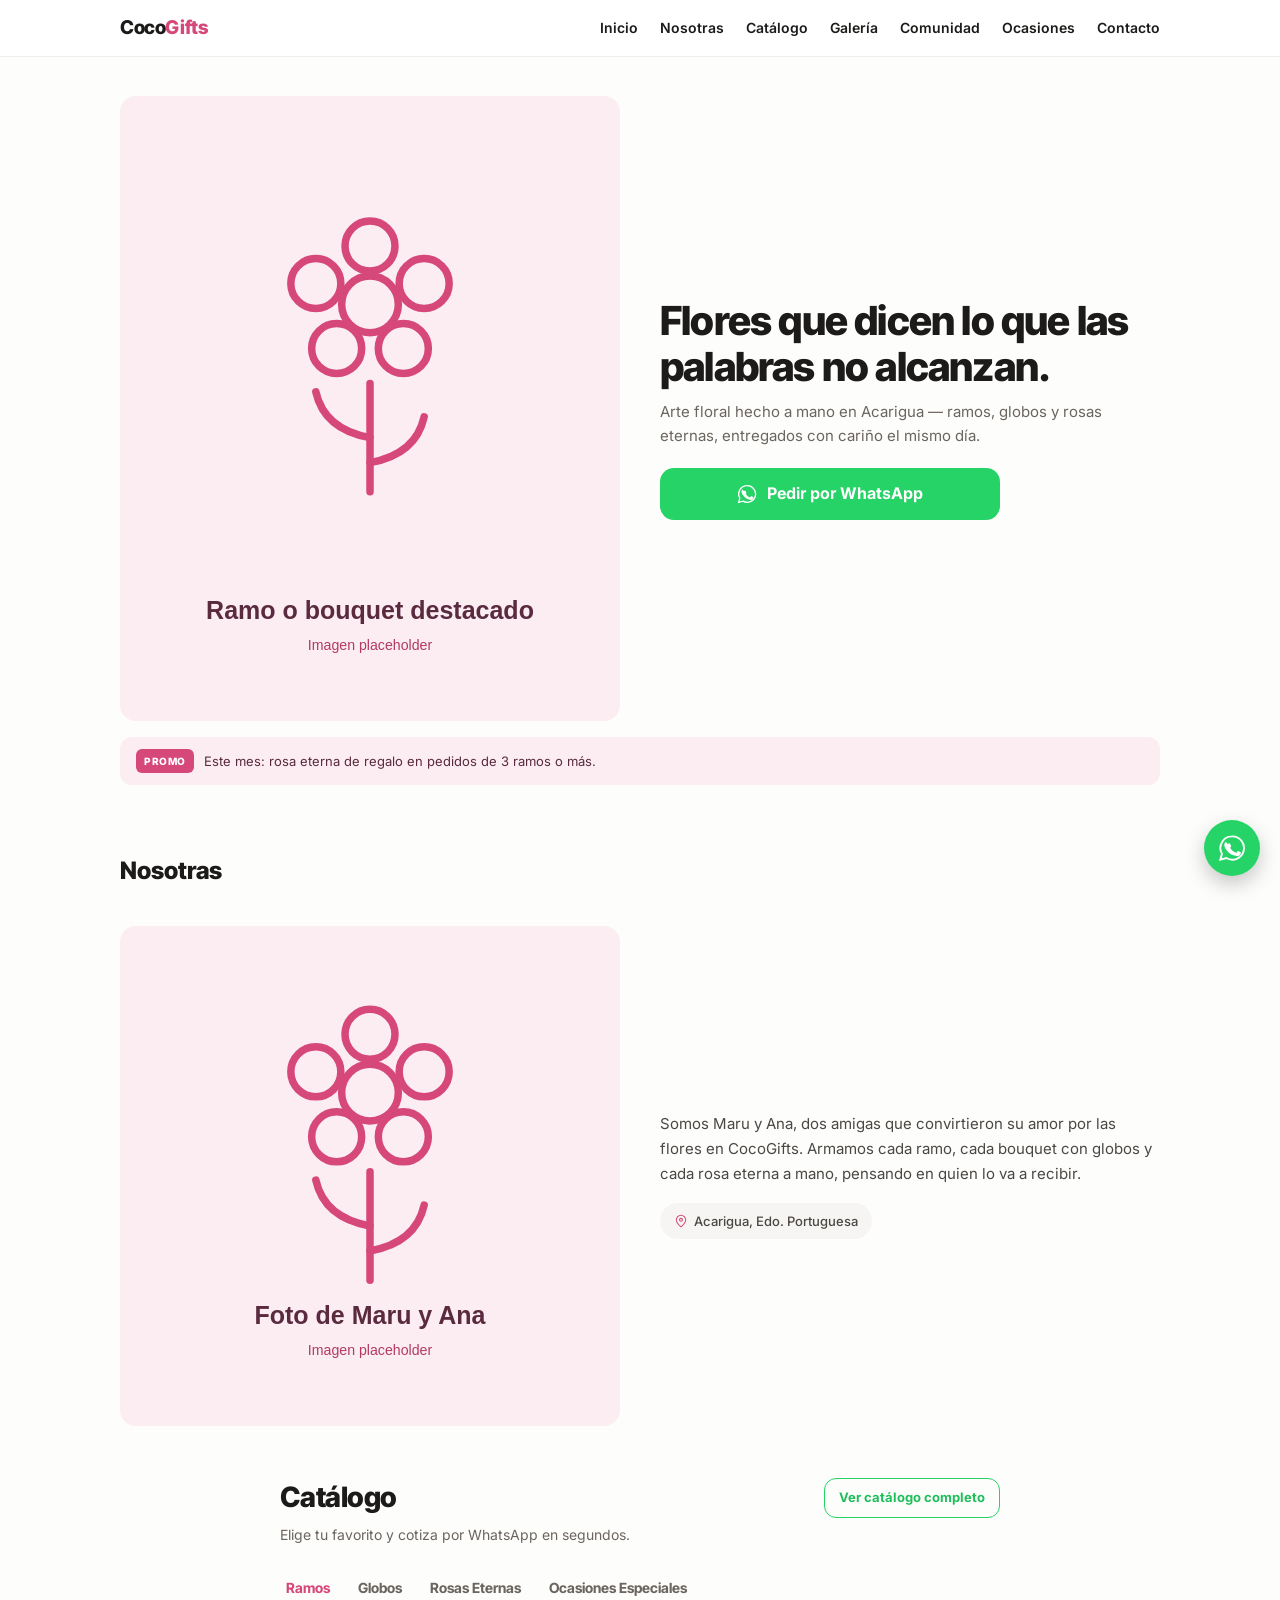
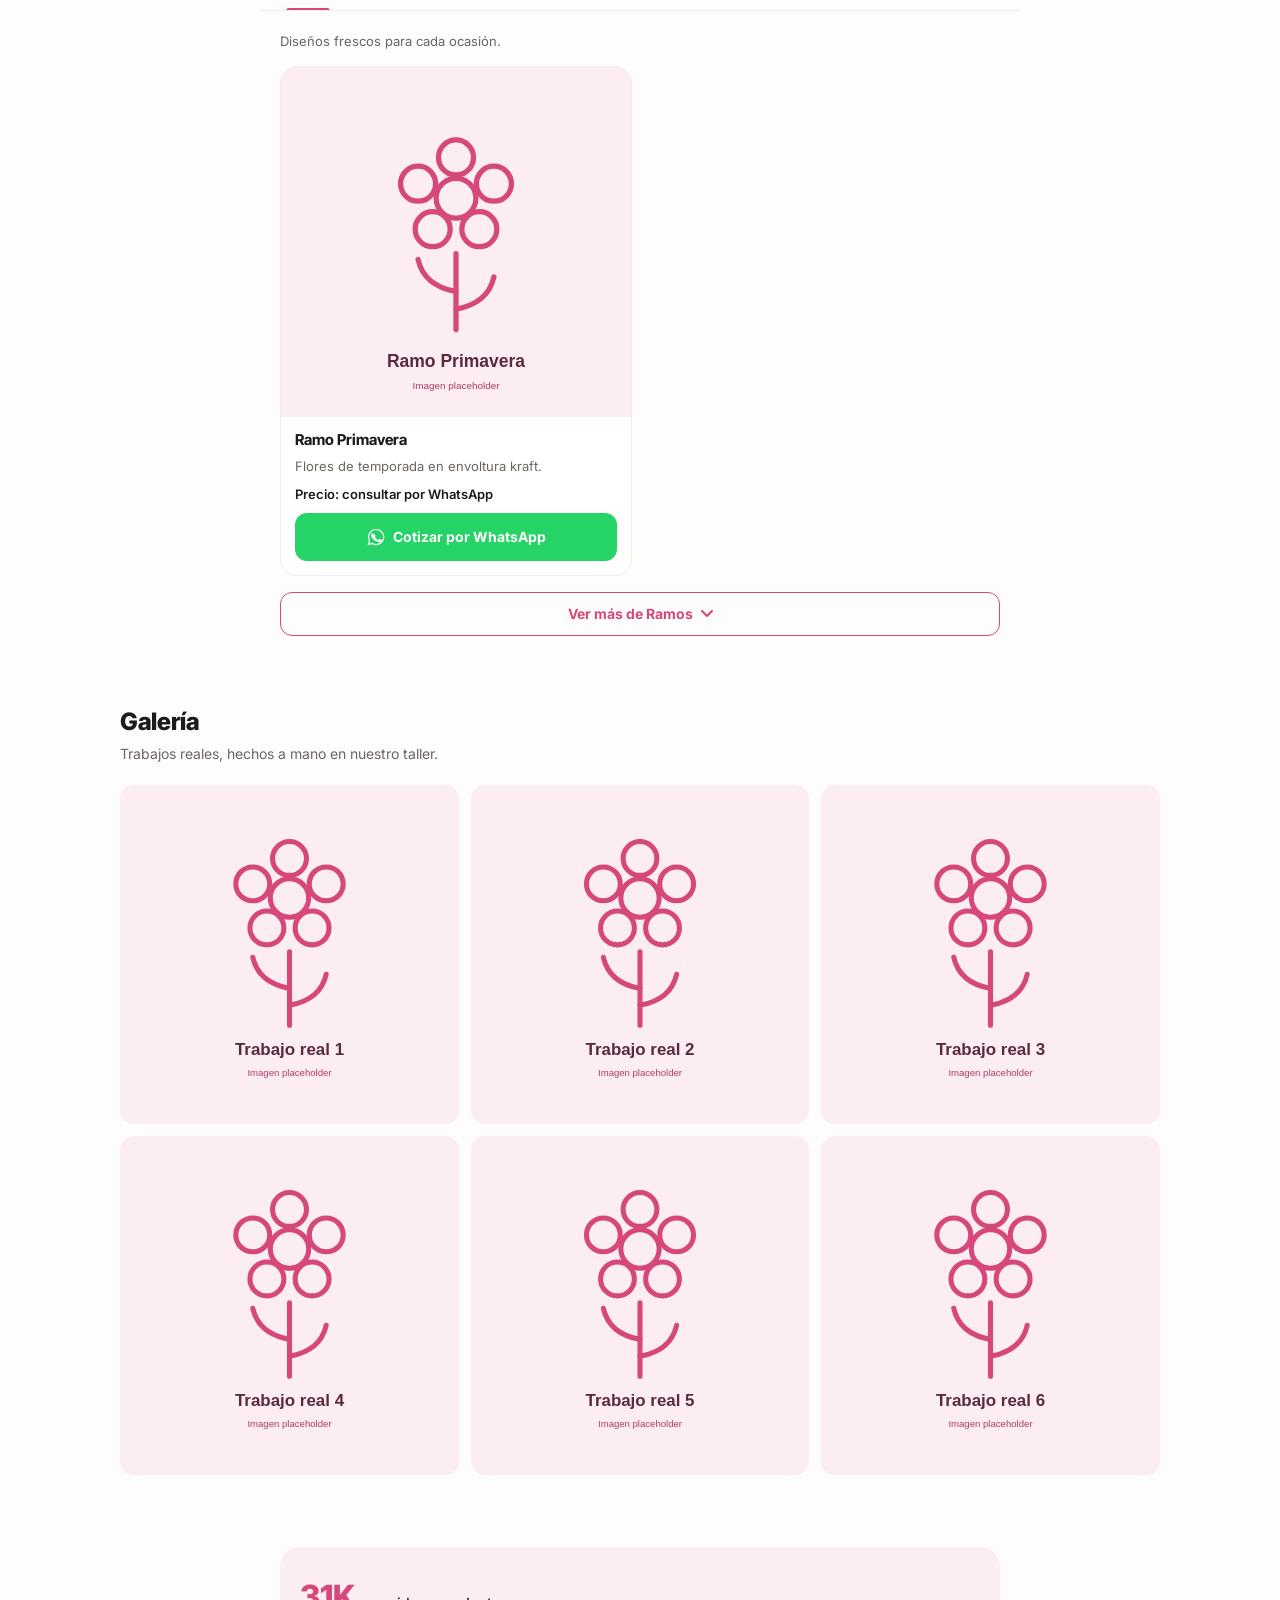
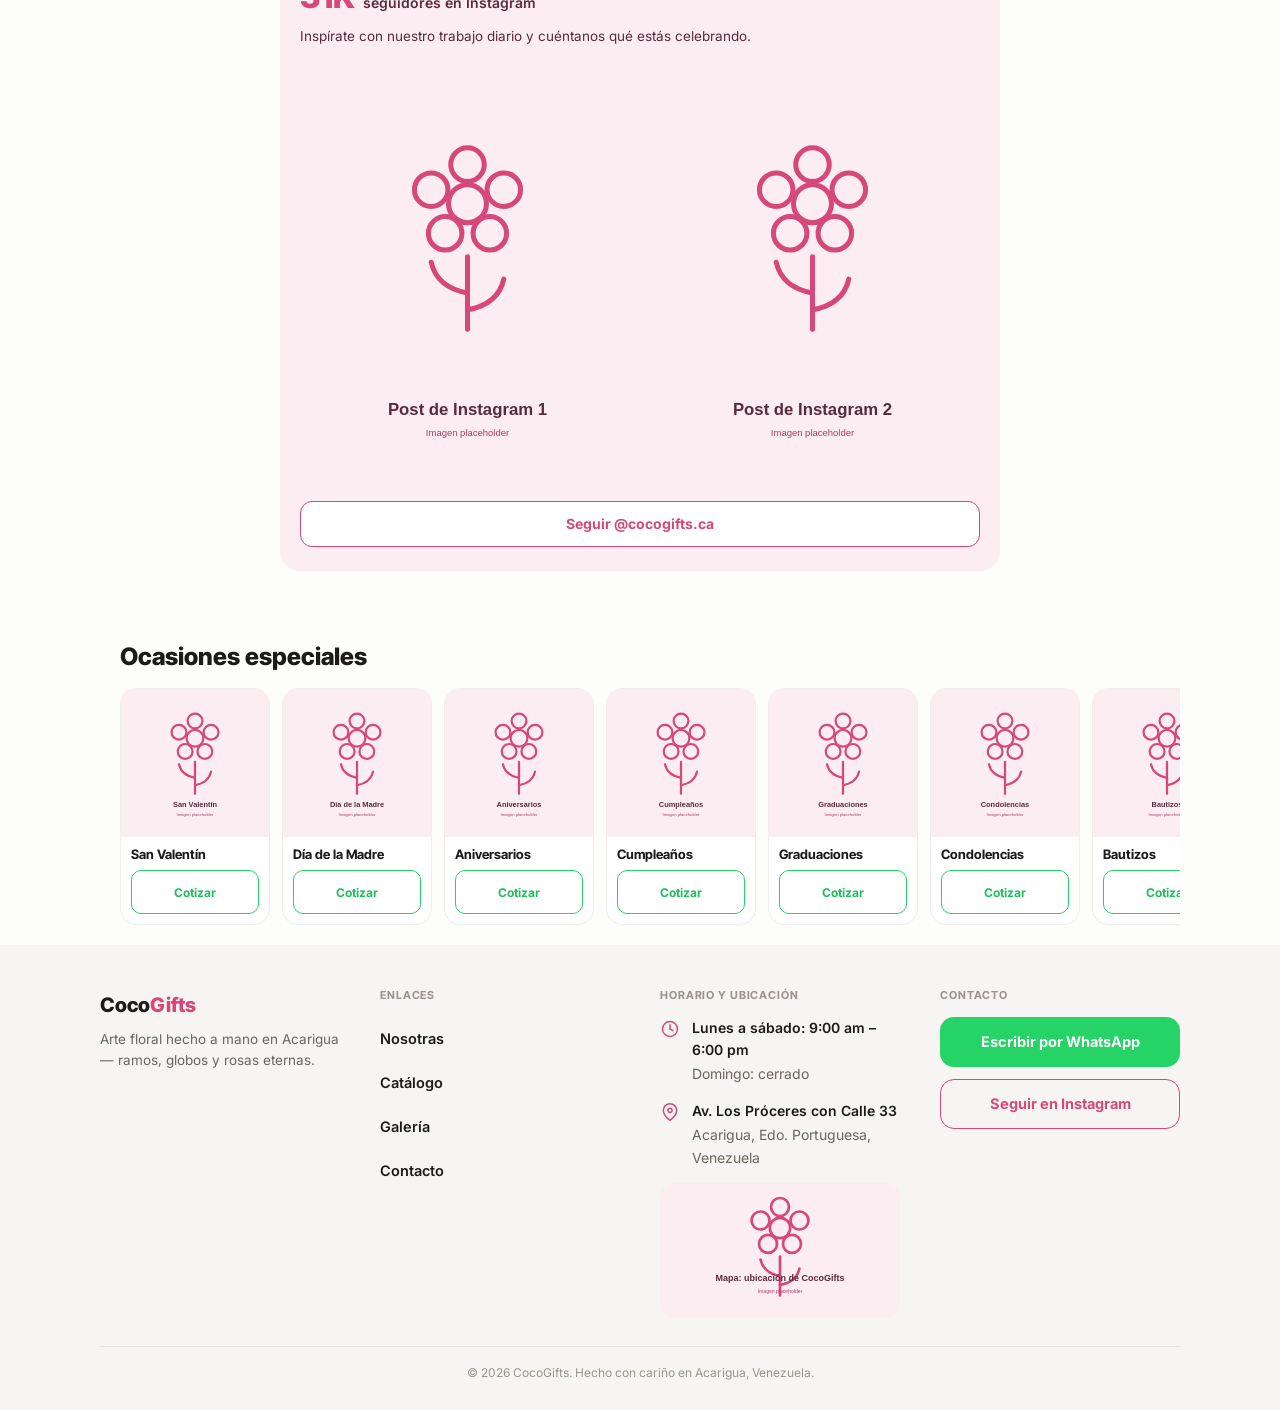
==== cocogifts-web/index.html @ 66464afc "feat: add progressive enhancement for catalog tabs with ARIA roles and hash support - Implemented a " ====
<!DOCTYPE html>
<html lang="es">
<head>
<meta charset="utf-8">
<meta name="viewport" content="width=device-width, initial-scale=1">
<title>CocoGifts — Arte floral en Acarigua</title>
<meta name="description" content="Arte floral hecho a mano en Acarigua — ramos, bouquets con globos y rosas eternas. Cotiza por WhatsApp.">
<!-- Preconnect a Google Fonts: el @import de las fuentes vive en css/base/_fonts.css. -->
<link rel="preconnect" href="https://fonts.googleapis.com">
<link rel="preconnect" href="https://fonts.gstatic.com" crossorigin>
<link rel="stylesheet" href="css/main.css?v=2">
<script src="js/catalogo-tabs.js?v=2" defer></script>
</head>
<body>

<!-- Nav compartida con catalogo.html: si se edita aquí, replicar allí (no hay includes en HTML estático). -->
<header class="nav">
  <div class="nav__barra">
    <a class="nav__logo" href="#hero">Coco<span class="nav__logo-acento">Gifts</span></a>
    <nav class="nav__enlaces" aria-label="Secciones del sitio">
      <a class="nav__enlace" href="#hero">Inicio</a>
      <a class="nav__enlace" href="#nosotras">Nosotras</a>
      <a class="nav__enlace" href="#catalogo">Catálogo</a>
      <a class="nav__enlace" href="#galeria">Galería</a>
      <a class="nav__enlace" href="#comunidad">Comunidad</a>
      <a class="nav__enlace" href="#ocasiones">Ocasiones</a>
      <a class="nav__enlace" href="#contacto">Contacto</a>
    </nav>
    <!-- Enlace (no button): el menú abre/cierra por :target, sin JS (ver _nav.css). -->
    <a class="nav__hamburguesa" href="#menu-movil" aria-label="Abrir menú">
      <svg width="22" height="16" viewBox="0 0 22 16" fill="currentColor" aria-hidden="true"><rect y="0" width="22" height="2" rx="1"/><rect y="7" width="22" height="2" rx="1"/><rect y="14" width="22" height="2" rx="1"/></svg>
    </a>
  </div>
  <div class="nav__menu" id="menu-movil">
    <div class="nav__menu-barra">
      <span class="nav__logo">Coco<span class="nav__logo-acento">Gifts</span></span>
      <!-- #cerrar-menu no existe: limpia el :target (cierra el menú) sin hacer scroll. -->
      <a class="nav__cerrar" href="#cerrar-menu" aria-label="Cerrar menú">
        <svg width="18" height="18" viewBox="0 0 18 18" fill="none" aria-hidden="true"><line x1="1" y1="1" x2="17" y2="17" stroke="currentColor" stroke-width="2" stroke-linecap="round"/><line x1="17" y1="1" x2="1" y2="17" stroke="currentColor" stroke-width="2" stroke-linecap="round"/></svg>
      </a>
    </div>
    <nav class="nav__menu-enlaces" aria-label="Menú">
      <a class="nav__menu-enlace" href="#hero">Inicio</a>
      <a class="nav__menu-enlace" href="#nosotras">Nosotras</a>
      <a class="nav__menu-enlace" href="#catalogo">Catálogo</a>
      <a class="nav__menu-enlace" href="#galeria">Galería</a>
      <a class="nav__menu-enlace" href="#comunidad">Comunidad</a>
      <a class="nav__menu-enlace" href="#ocasiones">Ocasiones</a>
      <a class="nav__menu-enlace" href="#contacto">Contacto</a>
    </nav>
    <div class="nav__menu-acciones">
      <a class="nav__menu-whatsapp" href="https://wa.me/584120000000?text=Hola%20CocoGifts%2C%20quiero%20pedir%20un%20ramo." target="_blank" rel="noopener">WhatsApp</a>
      <a class="nav__menu-instagram" href="https://instagram.com/cocogifts.ca" target="_blank" rel="noopener">Instagram</a>
    </div>
  </div>
</header>

<main>

<section id="hero" class="hero">
  <img class="hero__imagen" src="assets/img/hero.svg" alt="Foto destacada: ramo o bouquet de CocoGifts" width="600" height="750">
  <div class="hero__contenido">
    <h1 class="hero__titulo">Flores que dicen lo que las palabras no alcanzan.</h1>
    <p class="hero__subtitulo">Arte floral hecho a mano en Acarigua — ramos, globos y rosas eternas, entregados con cariño el mismo día.</p>
    <a class="hero__cta" href="https://wa.me/584120000000?text=Hola%20CocoGifts%2C%20quiero%20pedir%20un%20ramo." target="_blank" rel="noopener">
      <svg width="20" height="20" viewBox="0 0 24 24" fill="none" aria-hidden="true"><path d="M12 2a10 10 0 00-8.6 15L2 22l5.2-1.4A10 10 0 1012 2z" stroke="currentColor" stroke-width="1.6"/><path d="M8.5 8.7c.2-.5.5-.5.8-.5h.6c.2 0 .4 0 .6.4.2.5.6 1.5.7 1.6.1.2.1.4 0 .6-.1.2-.2.3-.4.5-.2.2-.4.4-.2.7.2.4.9 1.4 1.9 2.3 1.3 1.1 2.3 1.4 2.7 1.6.3.1.5.1.7-.1.2-.2.7-.8.9-1.1.2-.3.4-.2.6-.1.2.1 1.5.7 1.7.8.2.1.4.2.4.3.1.2.1.9-.2 1.7-.3.8-1.7 1.5-2.4 1.6-.6.1-1.3.2-4.2-.9-3.5-1.4-5.7-4.9-5.9-5.1-.2-.2-1.4-1.9-1.4-3.6 0-1.7.9-2.5 1.2-2.8z" fill="currentColor"/></svg>
      Pedir por WhatsApp
    </a>
  </div>
</section>

<!-- Banner de promoción: quitar este bloque cuando no haya promo activa (equivale al showPromo del diseño). -->
<aside class="promo">
  <span class="promo__badge">PROMO</span>
  <span class="promo__texto">Este mes: rosa eterna de regalo en pedidos de 3 ramos o más.</span>
</aside>

<section id="nosotras" class="nosotras">
  <h2 class="nosotras__titulo">Nosotras</h2>
  <img class="nosotras__foto" src="assets/img/nosotras.svg" alt="Maru y Ana, fundadoras de CocoGifts" width="600" height="600" loading="lazy">
  <div class="nosotras__contenido">
    <p class="nosotras__texto">Somos Maru y Ana, dos amigas que convirtieron su amor por las flores en CocoGifts. Armamos cada ramo, cada bouquet con globos y cada rosa eterna a mano, pensando en quien lo va a recibir.</p>
    <div class="nosotras__ubicacion">
      <svg class="nosotras__ubicacion-icono" width="14" height="14" viewBox="0 0 24 24" fill="none" aria-hidden="true"><path d="M12 2C7.6 2 4 5.6 4 10c0 6 8 12 8 12s8-6 8-12c0-4.4-3.6-8-8-8z" stroke="currentColor" stroke-width="1.8"/><circle cx="12" cy="10" r="2.5" stroke="currentColor" stroke-width="1.8"/></svg>
      <span>Acarigua, Edo. Portuguesa</span>
    </div>
  </div>
</section>

<section id="catalogo" class="catalogo" aria-labelledby="catalogo-titulo">
  <header class="catalogo__encabezado">
    <div class="catalogo__fila-titulo">
      <h2 class="catalogo__titulo" id="catalogo-titulo">Catálogo</h2>
      <a class="catalogo__ver-completo" href="catalogo.html">Ver catálogo completo</a>
    </div>
    <p class="catalogo__subtitulo">Elige tu favorito y cotiza por WhatsApp en segundos.</p>
  </header>

  <div class="catalogo-tabs">
    <!-- Sin JS: fila de enlaces-ancla hacia los paneles apilados de abajo.
         js/catalogo-tabs.js convierte esto en tablist ARIA (role, aria-selected,
         roving tabindex) y deja visible solo el panel activo. -->
    <div class="catalogo-tabs__lista" aria-label="Categorías del catálogo">
      <a class="catalogo-tabs__tab" href="#catalogo-panel-ramos">Ramos</a>
      <a class="catalogo-tabs__tab" href="#catalogo-panel-globos">Globos</a>
      <a class="catalogo-tabs__tab" href="#catalogo-panel-eternas">Rosas Eternas</a>
      <a class="catalogo-tabs__tab" href="#catalogo-panel-ocasiones">Ocasiones Especiales</a>
    </div>

    <section class="catalogo-tabs__panel" id="catalogo-panel-ramos">
      <h3 class="catalogo-tabs__categoria-titulo">Ramos</h3>
      <p class="catalogo-tabs__categoria-descripcion">Diseños frescos para cada ocasión.</p>
      <div class="catalogo-tabs__productos">
        <article class="tarjeta-categoria">
          <img class="tarjeta-categoria__imagen" src="assets/img/ramo-primavera.svg" alt="Ramo Primavera" width="600" height="600" loading="lazy">
          <div class="tarjeta-categoria__cuerpo">
            <h4 class="tarjeta-categoria__nombre">Ramo Primavera</h4>
            <p class="tarjeta-categoria__descripcion">Flores de temporada en envoltura kraft.</p>
            <!-- TODO: precio real pendiente del cliente (example-design no trae precios). -->
            <p class="tarjeta-categoria__precio">Precio: consultar por WhatsApp</p>
            <a class="tarjeta-categoria__cotizar" href="https://wa.me/584120000000?text=Hola%20CocoGifts%2C%20quiero%20cotizar%3A%20Ramo%20Primavera." target="_blank" rel="noopener">
              <svg width="18" height="18" viewBox="0 0 24 24" fill="none" aria-hidden="true"><path d="M12 2a10 10 0 00-8.6 15L2 22l5.2-1.4A10 10 0 1012 2z" stroke="currentColor" stroke-width="1.6"/><path d="M8.5 8.7c.2-.5.5-.5.8-.5h.6c.2 0 .4 0 .6.4.2.5.6 1.5.7 1.6.1.2.1.4 0 .6-.1.2-.2.3-.4.5-.2.2-.4.4-.2.7.2.4.9 1.4 1.9 2.3 1.3 1.1 2.3 1.4 2.7 1.6.3.1.5.1.7-.1.2-.2.7-.8.9-1.1.2-.3.4-.2.6-.1.2.1 1.5.7 1.7.8.2.1.4.2.4.3.1.2.1.9-.2 1.7-.3.8-1.7 1.5-2.4 1.6-.6.1-1.3.2-4.2-.9-3.5-1.4-5.7-4.9-5.9-5.1-.2-.2-1.4-1.9-1.4-3.6 0-1.7.9-2.5 1.2-2.8z" fill="currentColor"/></svg>
              Cotizar por WhatsApp
            </a>
          </div>
        </article>
        <div class="catalogo-tabs__extra" id="catalogo-extra-ramos">
          <article class="tarjeta-categoria">
            <img class="tarjeta-categoria__imagen" src="assets/img/ramo-clasico-rosas.svg" alt="Ramo Clásico de Rosas" width="600" height="600" loading="lazy">
            <div class="tarjeta-categoria__cuerpo">
              <h4 class="tarjeta-categoria__nombre">Ramo Clásico de Rosas</h4>
              <p class="tarjeta-categoria__descripcion">Rosas frescas seleccionadas a mano.</p>
              <!-- TODO: precio real pendiente del cliente. -->
              <p class="tarjeta-categoria__precio">Precio: consultar por WhatsApp</p>
              <a class="tarjeta-categoria__cotizar" href="https://wa.me/584120000000?text=Hola%20CocoGifts%2C%20quiero%20cotizar%3A%20Ramo%20Cl%C3%A1sico%20de%20Rosas." target="_blank" rel="noopener">
                <svg width="18" height="18" viewBox="0 0 24 24" fill="none" aria-hidden="true"><path d="M12 2a10 10 0 00-8.6 15L2 22l5.2-1.4A10 10 0 1012 2z" stroke="currentColor" stroke-width="1.6"/><path d="M8.5 8.7c.2-.5.5-.5.8-.5h.6c.2 0 .4 0 .6.4.2.5.6 1.5.7 1.6.1.2.1.4 0 .6-.1.2-.2.3-.4.5-.2.2-.4.4-.2.7.2.4.9 1.4 1.9 2.3 1.3 1.1 2.3 1.4 2.7 1.6.3.1.5.1.7-.1.2-.2.7-.8.9-1.1.2-.3.4-.2.6-.1.2.1 1.5.7 1.7.8.2.1.4.2.4.3.1.2.1.9-.2 1.7-.3.8-1.7 1.5-2.4 1.6-.6.1-1.3.2-4.2-.9-3.5-1.4-5.7-4.9-5.9-5.1-.2-.2-1.4-1.9-1.4-3.6 0-1.7.9-2.5 1.2-2.8z" fill="currentColor"/></svg>
                Cotizar por WhatsApp
              </a>
            </div>
          </article>
        </div>
      </div>
      <!-- hidden de serie: sin JS el contenido extra ya está visible y este botón sobra.
           El script lo muestra y le da comportamiento aria-expanded. -->
      <button class="catalogo-tabs__ver-mas" type="button" hidden aria-controls="catalogo-extra-ramos" data-label-mas="Ver más de Ramos" data-label-menos="Ver menos">
        <span class="catalogo-tabs__ver-mas-texto">Ver más de Ramos</span>
        <svg class="catalogo-tabs__ver-mas-icono" width="12" height="8" viewBox="0 0 12 8" fill="none" aria-hidden="true"><path d="M1 1l5 5 5-5" stroke="currentColor" stroke-width="2" stroke-linecap="round" stroke-linejoin="round"/></svg>
      </button>
    </section>

    <section class="catalogo-tabs__panel" id="catalogo-panel-globos">
      <h3 class="catalogo-tabs__categoria-titulo">Globos</h3>
      <p class="catalogo-tabs__categoria-descripcion">Bouquets con globos que sorprenden.</p>
      <div class="catalogo-tabs__productos">
        <article class="tarjeta-categoria">
          <img class="tarjeta-categoria__imagen" src="assets/img/bouquet-globo-flores.svg" alt="Bouquet Globo &amp; Flores" width="600" height="600" loading="lazy">
          <div class="tarjeta-categoria__cuerpo">
            <h4 class="tarjeta-categoria__nombre">Bouquet Globo &amp; Flores</h4>
            <p class="tarjeta-categoria__descripcion">Globo personalizado con flores frescas.</p>
            <!-- TODO: precio real pendiente del cliente. -->
            <p class="tarjeta-categoria__precio">Precio: consultar por WhatsApp</p>
            <a class="tarjeta-categoria__cotizar" href="https://wa.me/584120000000?text=Hola%20CocoGifts%2C%20quiero%20cotizar%3A%20Bouquet%20Globo%20%26%20Flores." target="_blank" rel="noopener">
              <svg width="18" height="18" viewBox="0 0 24 24" fill="none" aria-hidden="true"><path d="M12 2a10 10 0 00-8.6 15L2 22l5.2-1.4A10 10 0 1012 2z" stroke="currentColor" stroke-width="1.6"/><path d="M8.5 8.7c.2-.5.5-.5.8-.5h.6c.2 0 .4 0 .6.4.2.5.6 1.5.7 1.6.1.2.1.4 0 .6-.1.2-.2.3-.4.5-.2.2-.4.4-.2.7.2.4.9 1.4 1.9 2.3 1.3 1.1 2.3 1.4 2.7 1.6.3.1.5.1.7-.1.2-.2.7-.8.9-1.1.2-.3.4-.2.6-.1.2.1 1.5.7 1.7.8.2.1.4.2.4.3.1.2.1.9-.2 1.7-.3.8-1.7 1.5-2.4 1.6-.6.1-1.3.2-4.2-.9-3.5-1.4-5.7-4.9-5.9-5.1-.2-.2-1.4-1.9-1.4-3.6 0-1.7.9-2.5 1.2-2.8z" fill="currentColor"/></svg>
              Cotizar por WhatsApp
            </a>
          </div>
        </article>
        <div class="catalogo-tabs__extra" id="catalogo-extra-globos">
          <article class="tarjeta-categoria">
            <img class="tarjeta-categoria__imagen" src="assets/img/combo-sorpresa.svg" alt="Combo Sorpresa" width="600" height="600" loading="lazy">
            <div class="tarjeta-categoria__cuerpo">
              <h4 class="tarjeta-categoria__nombre">Combo Sorpresa</h4>
              <p class="tarjeta-categoria__descripcion">Globo gigante más detalle floral.</p>
              <!-- TODO: precio real pendiente del cliente. -->
              <p class="tarjeta-categoria__precio">Precio: consultar por WhatsApp</p>
              <a class="tarjeta-categoria__cotizar" href="https://wa.me/584120000000?text=Hola%20CocoGifts%2C%20quiero%20cotizar%3A%20Combo%20Sorpresa." target="_blank" rel="noopener">
                <svg width="18" height="18" viewBox="0 0 24 24" fill="none" aria-hidden="true"><path d="M12 2a10 10 0 00-8.6 15L2 22l5.2-1.4A10 10 0 1012 2z" stroke="currentColor" stroke-width="1.6"/><path d="M8.5 8.7c.2-.5.5-.5.8-.5h.6c.2 0 .4 0 .6.4.2.5.6 1.5.7 1.6.1.2.1.4 0 .6-.1.2-.2.3-.4.5-.2.2-.4.4-.2.7.2.4.9 1.4 1.9 2.3 1.3 1.1 2.3 1.4 2.7 1.6.3.1.5.1.7-.1.2-.2.7-.8.9-1.1.2-.3.4-.2.6-.1.2.1 1.5.7 1.7.8.2.1.4.2.4.3.1.2.1.9-.2 1.7-.3.8-1.7 1.5-2.4 1.6-.6.1-1.3.2-4.2-.9-3.5-1.4-5.7-4.9-5.9-5.1-.2-.2-1.4-1.9-1.4-3.6 0-1.7.9-2.5 1.2-2.8z" fill="currentColor"/></svg>
                Cotizar por WhatsApp
              </a>
            </div>
          </article>
        </div>
      </div>
      <button class="catalogo-tabs__ver-mas" type="button" hidden aria-controls="catalogo-extra-globos" data-label-mas="Ver más de Globos" data-label-menos="Ver menos">
        <span class="catalogo-tabs__ver-mas-texto">Ver más de Globos</span>
        <svg class="catalogo-tabs__ver-mas-icono" width="12" height="8" viewBox="0 0 12 8" fill="none" aria-hidden="true"><path d="M1 1l5 5 5-5" stroke="currentColor" stroke-width="2" stroke-linecap="round" stroke-linejoin="round"/></svg>
      </button>
    </section>

    <section class="catalogo-tabs__panel" id="catalogo-panel-eternas">
      <h3 class="catalogo-tabs__categoria-titulo">Rosas Eternas</h3>
      <p class="catalogo-tabs__categoria-descripcion">Duran hasta un año, siempre frescas.</p>
      <div class="catalogo-tabs__productos">
        <article class="tarjeta-categoria">
          <img class="tarjeta-categoria__imagen" src="assets/img/caja-mini-rosa-eterna.svg" alt="Caja Mini Rosa Eterna" width="600" height="600" loading="lazy">
          <div class="tarjeta-categoria__cuerpo">
            <h4 class="tarjeta-categoria__nombre">Caja Mini Rosa Eterna</h4>
            <p class="tarjeta-categoria__descripcion">Una rosa eterna en caja de regalo.</p>
            <!-- TODO: precio real pendiente del cliente. -->
            <p class="tarjeta-categoria__precio">Precio: consultar por WhatsApp</p>
            <a class="tarjeta-categoria__cotizar" href="https://wa.me/584120000000?text=Hola%20CocoGifts%2C%20quiero%20cotizar%3A%20Caja%20Mini%20Rosa%20Eterna." target="_blank" rel="noopener">
              <svg width="18" height="18" viewBox="0 0 24 24" fill="none" aria-hidden="true"><path d="M12 2a10 10 0 00-8.6 15L2 22l5.2-1.4A10 10 0 1012 2z" stroke="currentColor" stroke-width="1.6"/><path d="M8.5 8.7c.2-.5.5-.5.8-.5h.6c.2 0 .4 0 .6.4.2.5.6 1.5.7 1.6.1.2.1.4 0 .6-.1.2-.2.3-.4.5-.2.2-.4.4-.2.7.2.4.9 1.4 1.9 2.3 1.3 1.1 2.3 1.4 2.7 1.6.3.1.5.1.7-.1.2-.2.7-.8.9-1.1.2-.3.4-.2.6-.1.2.1 1.5.7 1.7.8.2.1.4.2.4.3.1.2.1.9-.2 1.7-.3.8-1.7 1.5-2.4 1.6-.6.1-1.3.2-4.2-.9-3.5-1.4-5.7-4.9-5.9-5.1-.2-.2-1.4-1.9-1.4-3.6 0-1.7.9-2.5 1.2-2.8z" fill="currentColor"/></svg>
              Cotizar por WhatsApp
            </a>
          </div>
        </article>
        <div class="catalogo-tabs__extra" id="catalogo-extra-eternas">
          <article class="tarjeta-categoria">
            <img class="tarjeta-categoria__imagen" src="assets/img/caja-premium.svg" alt="Caja Premium" width="600" height="600" loading="lazy">
            <div class="tarjeta-categoria__cuerpo">
              <h4 class="tarjeta-categoria__nombre">Caja Premium</h4>
              <p class="tarjeta-categoria__descripcion">Rosas eternas en caja de lujo.</p>
              <!-- TODO: precio real pendiente del cliente. -->
              <p class="tarjeta-categoria__precio">Precio: consultar por WhatsApp</p>
              <a class="tarjeta-categoria__cotizar" href="https://wa.me/584120000000?text=Hola%20CocoGifts%2C%20quiero%20cotizar%3A%20Caja%20Premium." target="_blank" rel="noopener">
                <svg width="18" height="18" viewBox="0 0 24 24" fill="none" aria-hidden="true"><path d="M12 2a10 10 0 00-8.6 15L2 22l5.2-1.4A10 10 0 1012 2z" stroke="currentColor" stroke-width="1.6"/><path d="M8.5 8.7c.2-.5.5-.5.8-.5h.6c.2 0 .4 0 .6.4.2.5.6 1.5.7 1.6.1.2.1.4 0 .6-.1.2-.2.3-.4.5-.2.2-.4.4-.2.7.2.4.9 1.4 1.9 2.3 1.3 1.1 2.3 1.4 2.7 1.6.3.1.5.1.7-.1.2-.2.7-.8.9-1.1.2-.3.4-.2.6-.1.2.1 1.5.7 1.7.8.2.1.4.2.4.3.1.2.1.9-.2 1.7-.3.8-1.7 1.5-2.4 1.6-.6.1-1.3.2-4.2-.9-3.5-1.4-5.7-4.9-5.9-5.1-.2-.2-1.4-1.9-1.4-3.6 0-1.7.9-2.5 1.2-2.8z" fill="currentColor"/></svg>
                Cotizar por WhatsApp
              </a>
            </div>
          </article>
        </div>
      </div>
      <button class="catalogo-tabs__ver-mas" type="button" hidden aria-controls="catalogo-extra-eternas" data-label-mas="Ver más de Rosas Eternas" data-label-menos="Ver menos">
        <span class="catalogo-tabs__ver-mas-texto">Ver más de Rosas Eternas</span>
        <svg class="catalogo-tabs__ver-mas-icono" width="12" height="8" viewBox="0 0 12 8" fill="none" aria-hidden="true"><path d="M1 1l5 5 5-5" stroke="currentColor" stroke-width="2" stroke-linecap="round" stroke-linejoin="round"/></svg>
      </button>
    </section>

    <section class="catalogo-tabs__panel" id="catalogo-panel-ocasiones">
      <h3 class="catalogo-tabs__categoria-titulo">Ocasiones Especiales</h3>
      <p class="catalogo-tabs__categoria-descripcion">Arreglos para cada momento importante.</p>
      <div class="catalogo-tabs__productos">
        <article class="tarjeta-categoria">
          <img class="tarjeta-categoria__imagen" src="assets/img/arreglo-cumpleanos.svg" alt="Arreglo Cumpleaños" width="600" height="600" loading="lazy">
          <div class="tarjeta-categoria__cuerpo">
            <h4 class="tarjeta-categoria__nombre">Arreglo Cumpleaños</h4>
            <p class="tarjeta-categoria__descripcion">Alegre y colorido para celebrar en grande.</p>
            <!-- TODO: precio real pendiente del cliente. -->
            <p class="tarjeta-categoria__precio">Precio: consultar por WhatsApp</p>
            <a class="tarjeta-categoria__cotizar" href="https://wa.me/584120000000?text=Hola%20CocoGifts%2C%20quiero%20cotizar%3A%20Arreglo%20Cumplea%C3%B1os." target="_blank" rel="noopener">
              <svg width="18" height="18" viewBox="0 0 24 24" fill="none" aria-hidden="true"><path d="M12 2a10 10 0 00-8.6 15L2 22l5.2-1.4A10 10 0 1012 2z" stroke="currentColor" stroke-width="1.6"/><path d="M8.5 8.7c.2-.5.5-.5.8-.5h.6c.2 0 .4 0 .6.4.2.5.6 1.5.7 1.6.1.2.1.4 0 .6-.1.2-.2.3-.4.5-.2.2-.4.4-.2.7.2.4.9 1.4 1.9 2.3 1.3 1.1 2.3 1.4 2.7 1.6.3.1.5.1.7-.1.2-.2.7-.8.9-1.1.2-.3.4-.2.6-.1.2.1 1.5.7 1.7.8.2.1.4.2.4.3.1.2.1.9-.2 1.7-.3.8-1.7 1.5-2.4 1.6-.6.1-1.3.2-4.2-.9-3.5-1.4-5.7-4.9-5.9-5.1-.2-.2-1.4-1.9-1.4-3.6 0-1.7.9-2.5 1.2-2.8z" fill="currentColor"/></svg>
              Cotizar por WhatsApp
            </a>
          </div>
        </article>
        <div class="catalogo-tabs__extra" id="catalogo-extra-ocasiones">
          <article class="tarjeta-categoria">
            <img class="tarjeta-categoria__imagen" src="assets/img/detalle-aniversario.svg" alt="Detalle Aniversario" width="600" height="600" loading="lazy">
            <div class="tarjeta-categoria__cuerpo">
              <h4 class="tarjeta-categoria__nombre">Detalle Aniversario</h4>
              <p class="tarjeta-categoria__descripcion">Romántico, para su fecha especial.</p>
              <!-- TODO: precio real pendiente del cliente. -->
              <p class="tarjeta-categoria__precio">Precio: consultar por WhatsApp</p>
              <a class="tarjeta-categoria__cotizar" href="https://wa.me/584120000000?text=Hola%20CocoGifts%2C%20quiero%20cotizar%3A%20Detalle%20Aniversario." target="_blank" rel="noopener">
                <svg width="18" height="18" viewBox="0 0 24 24" fill="none" aria-hidden="true"><path d="M12 2a10 10 0 00-8.6 15L2 22l5.2-1.4A10 10 0 1012 2z" stroke="currentColor" stroke-width="1.6"/><path d="M8.5 8.7c.2-.5.5-.5.8-.5h.6c.2 0 .4 0 .6.4.2.5.6 1.5.7 1.6.1.2.1.4 0 .6-.1.2-.2.3-.4.5-.2.2-.4.4-.2.7.2.4.9 1.4 1.9 2.3 1.3 1.1 2.3 1.4 2.7 1.6.3.1.5.1.7-.1.2-.2.7-.8.9-1.1.2-.3.4-.2.6-.1.2.1 1.5.7 1.7.8.2.1.4.2.4.3.1.2.1.9-.2 1.7-.3.8-1.7 1.5-2.4 1.6-.6.1-1.3.2-4.2-.9-3.5-1.4-5.7-4.9-5.9-5.1-.2-.2-1.4-1.9-1.4-3.6 0-1.7.9-2.5 1.2-2.8z" fill="currentColor"/></svg>
                Cotizar por WhatsApp
              </a>
            </div>
          </article>
        </div>
      </div>
      <button class="catalogo-tabs__ver-mas" type="button" hidden aria-controls="catalogo-extra-ocasiones" data-label-mas="Ver más de Ocasiones Especiales" data-label-menos="Ver menos">
        <span class="catalogo-tabs__ver-mas-texto">Ver más de Ocasiones Especiales</span>
        <svg class="catalogo-tabs__ver-mas-icono" width="12" height="8" viewBox="0 0 12 8" fill="none" aria-hidden="true"><path d="M1 1l5 5 5-5" stroke="currentColor" stroke-width="2" stroke-linecap="round" stroke-linejoin="round"/></svg>
      </button>
    </section>
  </div>
</section>

<section id="galeria" class="galeria">
  <h2 class="galeria__titulo">Galería</h2>
  <p class="galeria__subtitulo">Trabajos reales, hechos a mano en nuestro taller.</p>
  <div class="galeria__grid">
    <img class="galeria__imagen" src="assets/img/galeria-1.svg" alt="Trabajo real 1" width="600" height="600" loading="lazy">
    <img class="galeria__imagen" src="assets/img/galeria-2.svg" alt="Trabajo real 2" width="600" height="600" loading="lazy">
    <img class="galeria__imagen" src="assets/img/galeria-3.svg" alt="Trabajo real 3" width="600" height="600" loading="lazy">
    <img class="galeria__imagen" src="assets/img/galeria-4.svg" alt="Trabajo real 4" width="600" height="600" loading="lazy">
    <img class="galeria__imagen" src="assets/img/galeria-5.svg" alt="Trabajo real 5" width="600" height="600" loading="lazy">
    <img class="galeria__imagen" src="assets/img/galeria-6.svg" alt="Trabajo real 6" width="600" height="600" loading="lazy">
  </div>
</section>

<section id="comunidad" class="comunidad" aria-label="Comunidad de Instagram">
  <div class="comunidad__tarjeta">
    <div class="comunidad__cifra-linea">
      <span class="comunidad__cifra">31K</span>
      <span class="comunidad__cifra-texto">seguidores en Instagram</span>
    </div>
    <p class="comunidad__texto">Inspírate con nuestro trabajo diario y cuéntanos qué estás celebrando.</p>
    <div class="comunidad__posts">
      <img class="comunidad__post" src="assets/img/post-1.svg" alt="Post de Instagram 1" width="600" height="750" loading="lazy">
      <img class="comunidad__post" src="assets/img/post-2.svg" alt="Post de Instagram 2" width="600" height="750" loading="lazy">
    </div>
    <a class="comunidad__seguir" href="https://instagram.com/cocogifts.ca" target="_blank" rel="noopener">Seguir @cocogifts.ca</a>
  </div>
</section>

<section id="ocasiones" class="ocasiones">
  <h2 class="ocasiones__titulo">Ocasiones especiales</h2>
  <!-- El mensaje de WhatsApp es editable POR TARJETA: cambia solo el texto del
       href de cada "Cotizar" sin tocar el resto (equivale al waMessage del diseño). -->
  <div class="ocasiones__carrusel">
    <article class="tarjeta-ocasion">
      <img class="tarjeta-ocasion__imagen" src="assets/img/ocasion-san-valentin.svg" alt="San Valentín" width="600" height="600" loading="lazy">
      <div class="tarjeta-ocasion__cuerpo">
        <h3 class="tarjeta-ocasion__nombre">San Valentín</h3>
        <a class="tarjeta-ocasion__cotizar" href="https://wa.me/584120000000?text=Hola%20CocoGifts%2C%20quiero%20cotizar%20un%20arreglo%20de%20San%20Valent%C3%ADn." target="_blank" rel="noopener">Cotizar</a>
      </div>
    </article>
    <article class="tarjeta-ocasion">
      <img class="tarjeta-ocasion__imagen" src="assets/img/ocasion-dia-madre.svg" alt="Día de la Madre" width="600" height="600" loading="lazy">
      <div class="tarjeta-ocasion__cuerpo">
        <h3 class="tarjeta-ocasion__nombre">Día de la Madre</h3>
        <a class="tarjeta-ocasion__cotizar" href="https://wa.me/584120000000?text=Hola%20CocoGifts%2C%20quiero%20cotizar%20un%20arreglo%20para%20el%20D%C3%ADa%20de%20la%20Madre." target="_blank" rel="noopener">Cotizar</a>
      </div>
    </article>
    <article class="tarjeta-ocasion">
      <img class="tarjeta-ocasion__imagen" src="assets/img/ocasion-aniversarios.svg" alt="Aniversarios" width="600" height="600" loading="lazy">
      <div class="tarjeta-ocasion__cuerpo">
        <h3 class="tarjeta-ocasion__nombre">Aniversarios</h3>
        <a class="tarjeta-ocasion__cotizar" href="https://wa.me/584120000000?text=Hola%20CocoGifts%2C%20quiero%20cotizar%20un%20arreglo%20de%20aniversario." target="_blank" rel="noopener">Cotizar</a>
      </div>
    </article>
    <article class="tarjeta-ocasion">
      <img class="tarjeta-ocasion__imagen" src="assets/img/ocasion-cumpleanos.svg" alt="Cumpleaños" width="600" height="600" loading="lazy">
      <div class="tarjeta-ocasion__cuerpo">
        <h3 class="tarjeta-ocasion__nombre">Cumpleaños</h3>
        <a class="tarjeta-ocasion__cotizar" href="https://wa.me/584120000000?text=Hola%20CocoGifts%2C%20quiero%20cotizar%20un%20arreglo%20de%20cumplea%C3%B1os." target="_blank" rel="noopener">Cotizar</a>
      </div>
    </article>
    <article class="tarjeta-ocasion">
      <img class="tarjeta-ocasion__imagen" src="assets/img/ocasion-graduaciones.svg" alt="Graduaciones" width="600" height="600" loading="lazy">
      <div class="tarjeta-ocasion__cuerpo">
        <h3 class="tarjeta-ocasion__nombre">Graduaciones</h3>
        <a class="tarjeta-ocasion__cotizar" href="https://wa.me/584120000000?text=Hola%20CocoGifts%2C%20quiero%20cotizar%20un%20arreglo%20de%20graduaci%C3%B3n." target="_blank" rel="noopener">Cotizar</a>
      </div>
    </article>
    <article class="tarjeta-ocasion">
      <img class="tarjeta-ocasion__imagen" src="assets/img/ocasion-condolencias.svg" alt="Condolencias" width="600" height="600" loading="lazy">
      <div class="tarjeta-ocasion__cuerpo">
        <h3 class="tarjeta-ocasion__nombre">Condolencias</h3>
        <a class="tarjeta-ocasion__cotizar" href="https://wa.me/584120000000?text=Hola%20CocoGifts%2C%20quiero%20cotizar%20un%20arreglo%20de%20condolencias." target="_blank" rel="noopener">Cotizar</a>
      </div>
    </article>
    <article class="tarjeta-ocasion">
      <img class="tarjeta-ocasion__imagen" src="assets/img/ocasion-bautizos.svg" alt="Bautizos" width="600" height="600" loading="lazy">
      <div class="tarjeta-ocasion__cuerpo">
        <h3 class="tarjeta-ocasion__nombre">Bautizos</h3>
        <a class="tarjeta-ocasion__cotizar" href="https://wa.me/584120000000?text=Hola%20CocoGifts%2C%20quiero%20cotizar%20un%20arreglo%20de%20bautizo." target="_blank" rel="noopener">Cotizar</a>
      </div>
    </article>
    <article class="tarjeta-ocasion">
      <img class="tarjeta-ocasion__imagen" src="assets/img/ocasion-baby-shower.svg" alt="Baby Shower" width="600" height="600" loading="lazy">
      <div class="tarjeta-ocasion__cuerpo">
        <h3 class="tarjeta-ocasion__nombre">Baby Shower</h3>
        <a class="tarjeta-ocasion__cotizar" href="https://wa.me/584120000000?text=Hola%20CocoGifts%2C%20quiero%20cotizar%20un%20arreglo%20de%20baby%20shower." target="_blank" rel="noopener">Cotizar</a>
      </div>
    </article>
  </div>
</section>

</main>

<!-- Footer compartido con catalogo.html: si se edita aquí, replicar allí. -->
<footer id="contacto" class="footer">
  <div class="footer__contenido">
    <div class="footer__grupo">
      <span class="footer__marca">Coco<span class="footer__marca-acento">Gifts</span></span>
      <p class="footer__descripcion">Arte floral hecho a mano en Acarigua — ramos, globos y rosas eternas.</p>
    </div>
    <div class="footer__grupo">
      <h2 class="footer__grupo-titulo">Enlaces</h2>
      <nav class="footer__enlaces" aria-label="Enlaces del sitio">
        <a class="footer__enlace" href="#nosotras">Nosotras</a>
        <a class="footer__enlace" href="#catalogo">Catálogo</a>
        <a class="footer__enlace" href="#galeria">Galería</a>
        <a class="footer__enlace" href="#contacto">Contacto</a>
      </nav>
    </div>
    <div class="footer__grupo">
      <h2 class="footer__grupo-titulo">Horario y ubicación</h2>
      <div class="footer__dato">
        <svg class="footer__dato-icono" width="20" height="20" viewBox="0 0 24 24" fill="none" aria-hidden="true"><circle cx="12" cy="12" r="9" stroke="currentColor" stroke-width="1.8"/><path d="M12 7v5l3.5 2" stroke="currentColor" stroke-width="1.8" stroke-linecap="round"/></svg>
        <div>
          <p class="footer__dato-principal">Lunes a sábado: 9:00 am – 6:00 pm</p>
          <p class="footer__dato-secundario">Domingo: cerrado</p>
        </div>
      </div>
      <div class="footer__dato">
        <svg class="footer__dato-icono" width="20" height="20" viewBox="0 0 24 24" fill="none" aria-hidden="true"><path d="M12 2C7.6 2 4 5.6 4 10c0 6 8 12 8 12s8-6 8-12c0-4.4-3.6-8-8-8z" stroke="currentColor" stroke-width="1.8"/><circle cx="12" cy="10" r="2.5" stroke="currentColor" stroke-width="1.8"/></svg>
        <div>
          <p class="footer__dato-principal">Av. Los Próceres con Calle 33</p>
          <p class="footer__dato-secundario">Acarigua, Edo. Portuguesa, Venezuela</p>
        </div>
      </div>
      <!-- TODO: sustituir por mapa real (imagen estática o embed) cuando el cliente lo defina. -->
      <img class="footer__mapa" src="assets/img/mapa.svg" alt="Mapa: ubicación de CocoGifts en Acarigua" width="800" height="450" loading="lazy">
    </div>
    <div class="footer__grupo">
      <h2 class="footer__grupo-titulo">Contacto</h2>
      <div class="footer__cta">
        <a class="footer__cta-whatsapp" href="https://wa.me/584120000000?text=Hola%20CocoGifts%2C%20tengo%20una%20consulta." target="_blank" rel="noopener">Escribir por WhatsApp</a>
        <a class="footer__cta-instagram" href="https://instagram.com/cocogifts.ca" target="_blank" rel="noopener">Seguir en Instagram</a>
      </div>
    </div>
  </div>
  <div class="footer__legal">
    <p class="footer__legal-texto">© 2026 CocoGifts. Hecho con cariño en Acarigua, Venezuela.</p>
  </div>
</footer>

<a class="whatsapp-burbuja" href="https://wa.me/584120000000?text=Hola%20CocoGifts%2C%20quiero%20pedir%20un%20ramo." target="_blank" rel="noopener" aria-label="Pedir por WhatsApp">
  <svg width="28" height="28" viewBox="0 0 24 24" fill="none" aria-hidden="true"><path d="M12 2a10 10 0 00-8.6 15L2 22l5.2-1.4A10 10 0 1012 2z" stroke="currentColor" stroke-width="1.6"/><path d="M8.5 8.7c.2-.5.5-.5.8-.5h.6c.2 0 .4 0 .6.4.2.5.6 1.5.7 1.6.1.2.1.4 0 .6-.1.2-.2.3-.4.5-.2.2-.4.4-.2.7.2.4.9 1.4 1.9 2.3 1.3 1.1 2.3 1.4 2.7 1.6.3.1.5.1.7-.1.2-.2.7-.8.9-1.1.2-.3.4-.2.6-.1.2.1 1.5.7 1.7.8.2.1.4.2.4.3.1.2.1.9-.2 1.7-.3.8-1.7 1.5-2.4 1.6-.6.1-1.3.2-4.2-.9-3.5-1.4-5.7-4.9-5.9-5.1-.2-.2-1.4-1.9-1.4-3.6 0-1.7.9-2.5 1.2-2.8z" fill="currentColor"/></svg>
</a>

</body>
</html>
---- cocogifts-web/css/main.css ----
/* Punto de entrada único de CSS. Solo @imports, en orden de capas:
   1. base (fuentes → tokens → reset → tipografía: cada capa depende de la anterior)
   2. sections (layouts de sección)
   3. components (componentes BEM; van al final para poder apoyarse en todo lo anterior)

   El sufijo ?v=N es cache-busting: los navegadores cachean cada archivo @import por
   separado y, sin cambiar la URL, siguen sirviendo la copia vieja aunque se edite el
   archivo. Al subir N (aquí y en el <link>/<script> de los HTML) se fuerza a bajar la
   versión nueva. Subir este número en cada cambio de CSS/JS que "no se actualice". */

/* --- base --- */
@import url('base/_fonts.css?v=2');
@import url('base/_variables.css?v=2');
@import url('base/_reset.css?v=2');
@import url('base/_tipografia.css?v=2');

/* --- sections --- */
@import url('sections/_hero.css?v=2');
@import url('sections/_nosotras.css?v=2');
@import url('sections/_ocasiones.css?v=2');
@import url('sections/_catalogo-completo.css?v=2');

/* --- components --- */
@import url('components/_nav.css?v=2');
@import url('components/_catalogo-tabs.css?v=2');
@import url('components/_tarjeta-categoria.css?v=2');
@import url('components/_tarjeta-ocasion.css?v=2');
@import url('components/_galeria.css?v=2');
@import url('components/_comunidad.css?v=2');
@import url('components/_footer.css?v=2');
@import url('components/_whatsapp-burbuja.css?v=2');
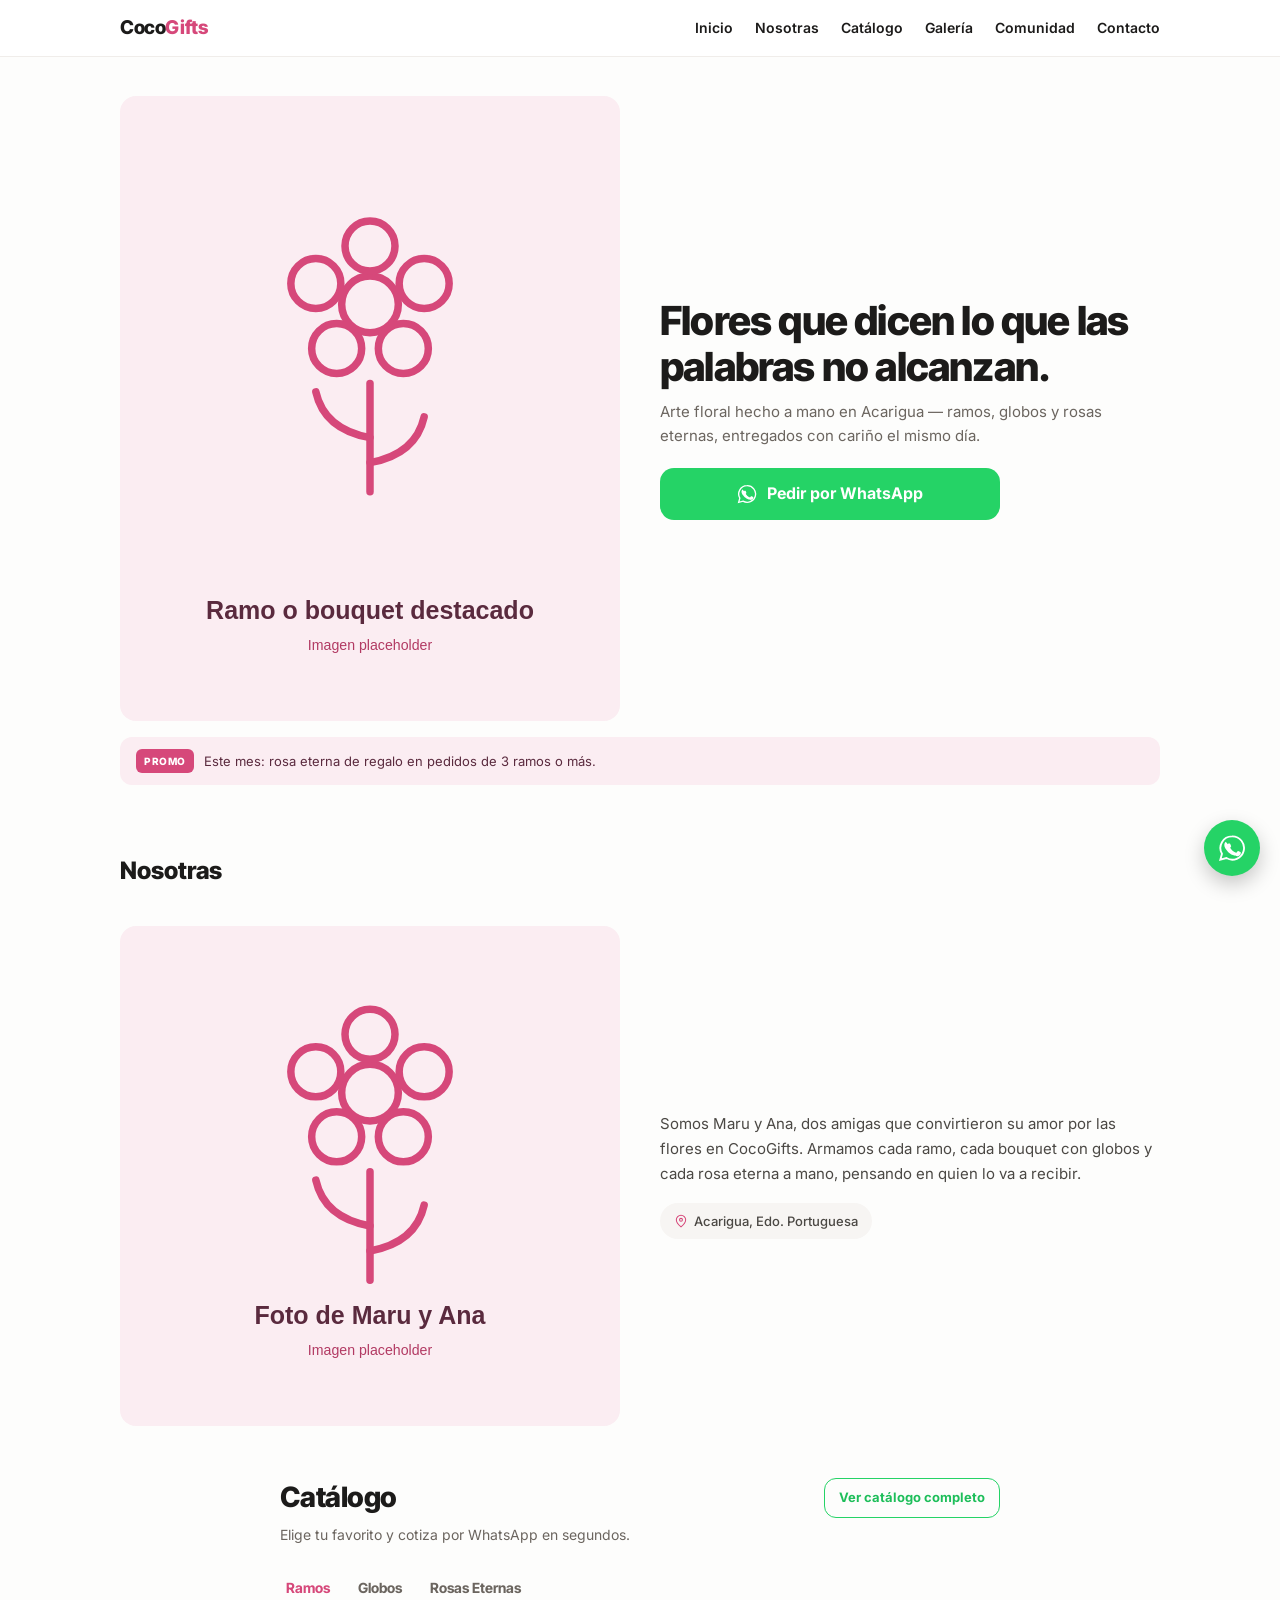
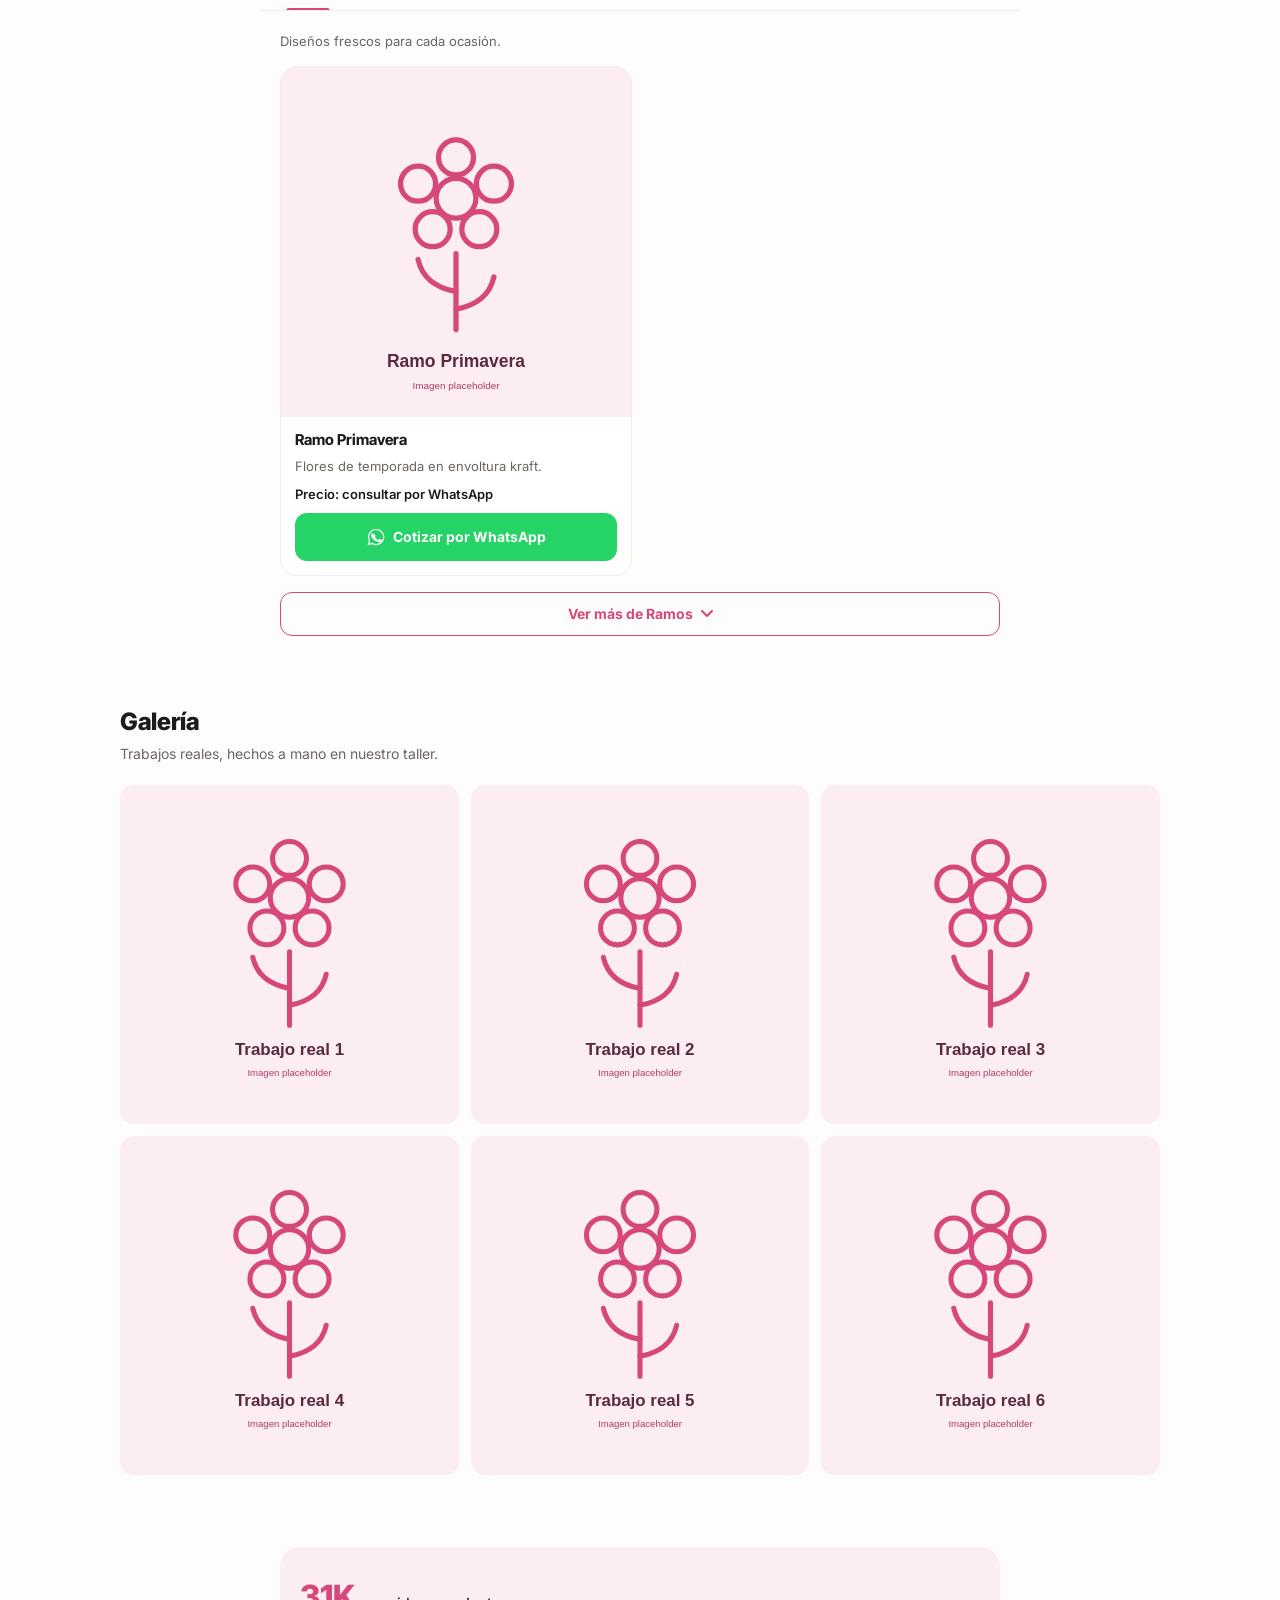
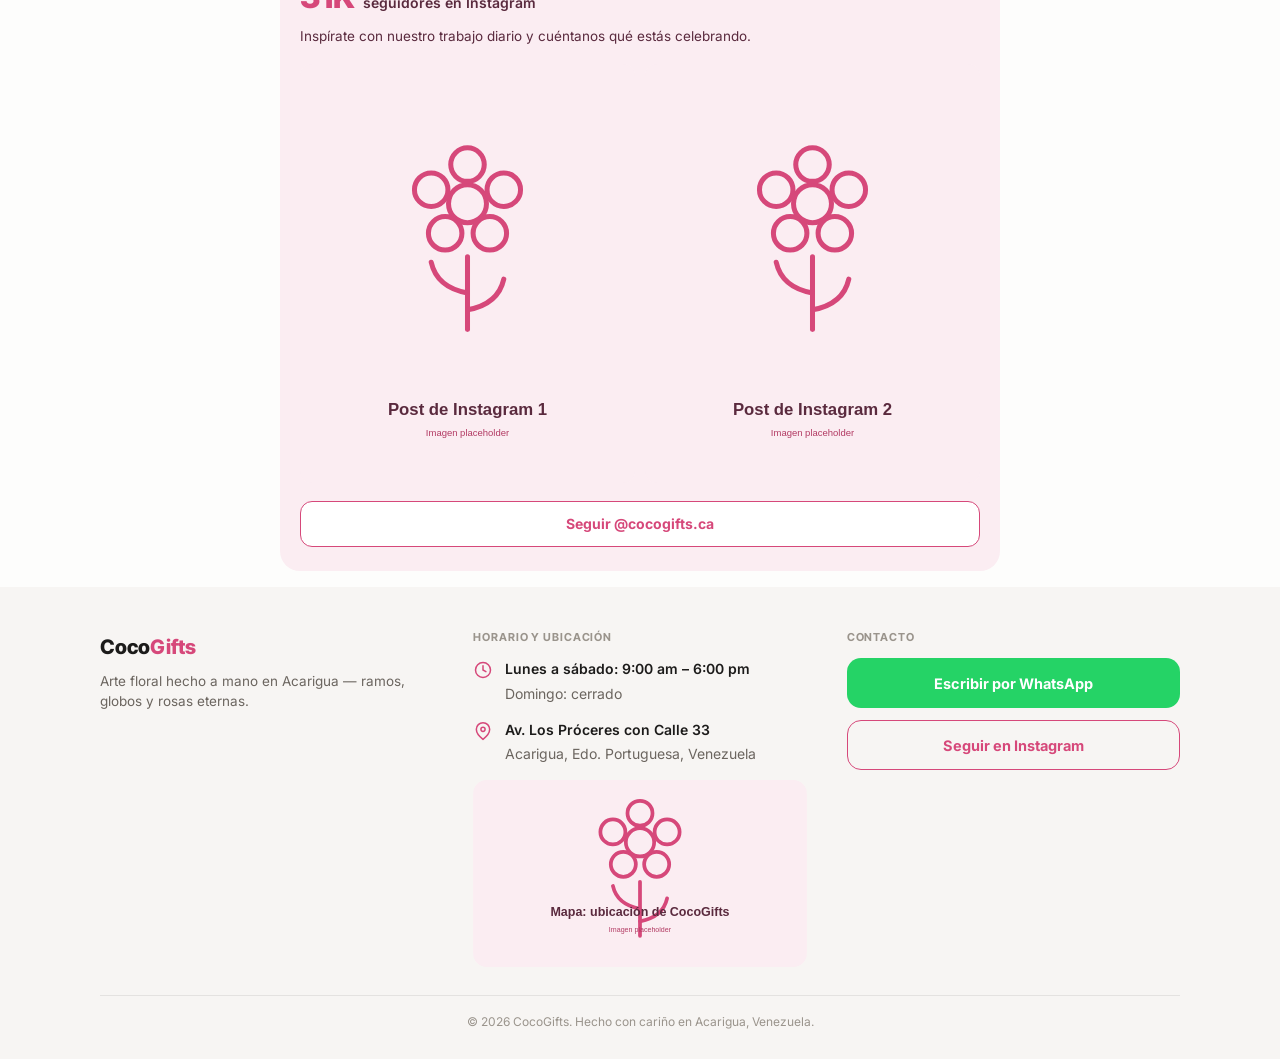
==== commit 341069dc: "refactor: remove 'ocasiones' section and update stylesheet version" ====
--- a/cocogifts-web/index.html
+++ b/cocogifts-web/index.html
@@ -5,11 +5,12 @@
 <meta name="viewport" content="width=device-width, initial-scale=1">
 <title>CocoGifts — Arte floral en Acarigua</title>
 <meta name="description" content="Arte floral hecho a mano en Acarigua — ramos, bouquets con globos y rosas eternas. Cotiza por WhatsApp.">
-<!-- Preconnect a Google Fonts: el @import de las fuentes vive en css/base/_fonts.css. -->
+<!-- Preconnect a Google Fonts: el @import de las fuentes vive al inicio de css/styles.css. -->
 <link rel="preconnect" href="https://fonts.googleapis.com">
 <link rel="preconnect" href="https://fonts.gstatic.com" crossorigin>
-<link rel="stylesheet" href="css/main.css?v=2">
-<script src="js/catalogo-tabs.js?v=2" defer></script>
+<!-- Hoja única (sin @import): un solo ?v=N que subir cuando el CSS no se refresque. -->
+<link rel="stylesheet" href="css/styles.css?v=4">
+<script src="js/main.js?v=1" defer></script>
 </head>
 <body>
 
@@ -23,7 +24,6 @@
       <a class="nav__enlace" href="#catalogo">Catálogo</a>
       <a class="nav__enlace" href="#galeria">Galería</a>
       <a class="nav__enlace" href="#comunidad">Comunidad</a>
-      <a class="nav__enlace" href="#ocasiones">Ocasiones</a>
       <a class="nav__enlace" href="#contacto">Contacto</a>
     </nav>
     <!-- Enlace (no button): el menú abre/cierra por :target, sin JS (ver _nav.css). -->
@@ -45,7 +45,6 @@
       <a class="nav__menu-enlace" href="#catalogo">Catálogo</a>
       <a class="nav__menu-enlace" href="#galeria">Galería</a>
       <a class="nav__menu-enlace" href="#comunidad">Comunidad</a>
-      <a class="nav__menu-enlace" href="#ocasiones">Ocasiones</a>
       <a class="nav__menu-enlace" href="#contacto">Contacto</a>
     </nav>
     <div class="nav__menu-acciones">
@@ -98,13 +97,12 @@
 
   <div class="catalogo-tabs">
     <!-- Sin JS: fila de enlaces-ancla hacia los paneles apilados de abajo.
-         js/catalogo-tabs.js convierte esto en tablist ARIA (role, aria-selected,
+         js/main.js convierte esto en tablist ARIA (role, aria-selected,
          roving tabindex) y deja visible solo el panel activo. -->
     <div class="catalogo-tabs__lista" aria-label="Categorías del catálogo">
       <a class="catalogo-tabs__tab" href="#catalogo-panel-ramos">Ramos</a>
       <a class="catalogo-tabs__tab" href="#catalogo-panel-globos">Globos</a>
       <a class="catalogo-tabs__tab" href="#catalogo-panel-eternas">Rosas Eternas</a>
-      <a class="catalogo-tabs__tab" href="#catalogo-panel-ocasiones">Ocasiones Especiales</a>
     </div>
 
     <section class="catalogo-tabs__panel" id="catalogo-panel-ramos">
@@ -226,44 +224,6 @@
       </button>
     </section>
 
-    <section class="catalogo-tabs__panel" id="catalogo-panel-ocasiones">
-      <h3 class="catalogo-tabs__categoria-titulo">Ocasiones Especiales</h3>
-      <p class="catalogo-tabs__categoria-descripcion">Arreglos para cada momento importante.</p>
-      <div class="catalogo-tabs__productos">
-        <article class="tarjeta-categoria">
-          <img class="tarjeta-categoria__imagen" src="assets/img/arreglo-cumpleanos.svg" alt="Arreglo Cumpleaños" width="600" height="600" loading="lazy">
-          <div class="tarjeta-categoria__cuerpo">
-            <h4 class="tarjeta-categoria__nombre">Arreglo Cumpleaños</h4>
-            <p class="tarjeta-categoria__descripcion">Alegre y colorido para celebrar en grande.</p>
-            <!-- TODO: precio real pendiente del cliente. -->
-            <p class="tarjeta-categoria__precio">Precio: consultar por WhatsApp</p>
-            <a class="tarjeta-categoria__cotizar" href="https://wa.me/584120000000?text=Hola%20CocoGifts%2C%20quiero%20cotizar%3A%20Arreglo%20Cumplea%C3%B1os." target="_blank" rel="noopener">
-              <svg width="18" height="18" viewBox="0 0 24 24" fill="none" aria-hidden="true"><path d="M12 2a10 10 0 00-8.6 15L2 22l5.2-1.4A10 10 0 1012 2z" stroke="currentColor" stroke-width="1.6"/><path d="M8.5 8.7c.2-.5.5-.5.8-.5h.6c.2 0 .4 0 .6.4.2.5.6 1.5.7 1.6.1.2.1.4 0 .6-.1.2-.2.3-.4.5-.2.2-.4.4-.2.7.2.4.9 1.4 1.9 2.3 1.3 1.1 2.3 1.4 2.7 1.6.3.1.5.1.7-.1.2-.2.7-.8.9-1.1.2-.3.4-.2.6-.1.2.1 1.5.7 1.7.8.2.1.4.2.4.3.1.2.1.9-.2 1.7-.3.8-1.7 1.5-2.4 1.6-.6.1-1.3.2-4.2-.9-3.5-1.4-5.7-4.9-5.9-5.1-.2-.2-1.4-1.9-1.4-3.6 0-1.7.9-2.5 1.2-2.8z" fill="currentColor"/></svg>
-              Cotizar por WhatsApp
-            </a>
-          </div>
-        </article>
-        <div class="catalogo-tabs__extra" id="catalogo-extra-ocasiones">
-          <article class="tarjeta-categoria">
-            <img class="tarjeta-categoria__imagen" src="assets/img/detalle-aniversario.svg" alt="Detalle Aniversario" width="600" height="600" loading="lazy">
-            <div class="tarjeta-categoria__cuerpo">
-              <h4 class="tarjeta-categoria__nombre">Detalle Aniversario</h4>
-              <p class="tarjeta-categoria__descripcion">Romántico, para su fecha especial.</p>
-              <!-- TODO: precio real pendiente del cliente. -->
-              <p class="tarjeta-categoria__precio">Precio: consultar por WhatsApp</p>
-              <a class="tarjeta-categoria__cotizar" href="https://wa.me/584120000000?text=Hola%20CocoGifts%2C%20quiero%20cotizar%3A%20Detalle%20Aniversario." target="_blank" rel="noopener">
-                <svg width="18" height="18" viewBox="0 0 24 24" fill="none" aria-hidden="true"><path d="M12 2a10 10 0 00-8.6 15L2 22l5.2-1.4A10 10 0 1012 2z" stroke="currentColor" stroke-width="1.6"/><path d="M8.5 8.7c.2-.5.5-.5.8-.5h.6c.2 0 .4 0 .6.4.2.5.6 1.5.7 1.6.1.2.1.4 0 .6-.1.2-.2.3-.4.5-.2.2-.4.4-.2.7.2.4.9 1.4 1.9 2.3 1.3 1.1 2.3 1.4 2.7 1.6.3.1.5.1.7-.1.2-.2.7-.8.9-1.1.2-.3.4-.2.6-.1.2.1 1.5.7 1.7.8.2.1.4.2.4.3.1.2.1.9-.2 1.7-.3.8-1.7 1.5-2.4 1.6-.6.1-1.3.2-4.2-.9-3.5-1.4-5.7-4.9-5.9-5.1-.2-.2-1.4-1.9-1.4-3.6 0-1.7.9-2.5 1.2-2.8z" fill="currentColor"/></svg>
-                Cotizar por WhatsApp
-              </a>
-            </div>
-          </article>
-        </div>
-      </div>
-      <button class="catalogo-tabs__ver-mas" type="button" hidden aria-controls="catalogo-extra-ocasiones" data-label-mas="Ver más de Ocasiones Especiales" data-label-menos="Ver menos">
-        <span class="catalogo-tabs__ver-mas-texto">Ver más de Ocasiones Especiales</span>
-        <svg class="catalogo-tabs__ver-mas-icono" width="12" height="8" viewBox="0 0 12 8" fill="none" aria-hidden="true"><path d="M1 1l5 5 5-5" stroke="currentColor" stroke-width="2" stroke-linecap="round" stroke-linejoin="round"/></svg>
-      </button>
-    </section>
   </div>
 </section>
 
@@ -295,70 +255,6 @@
   </div>
 </section>
 
-<section id="ocasiones" class="ocasiones">
-  <h2 class="ocasiones__titulo">Ocasiones especiales</h2>
-  <!-- El mensaje de WhatsApp es editable POR TARJETA: cambia solo el texto del
-       href de cada "Cotizar" sin tocar el resto (equivale al waMessage del diseño). -->
-  <div class="ocasiones__carrusel">
-    <article class="tarjeta-ocasion">
-      <img class="tarjeta-ocasion__imagen" src="assets/img/ocasion-san-valentin.svg" alt="San Valentín" width="600" height="600" loading="lazy">
-      <div class="tarjeta-ocasion__cuerpo">
-        <h3 class="tarjeta-ocasion__nombre">San Valentín</h3>
-        <a class="tarjeta-ocasion__cotizar" href="https://wa.me/584120000000?text=Hola%20CocoGifts%2C%20quiero%20cotizar%20un%20arreglo%20de%20San%20Valent%C3%ADn." target="_blank" rel="noopener">Cotizar</a>
-      </div>
-    </article>
-    <article class="tarjeta-ocasion">
-      <img class="tarjeta-ocasion__imagen" src="assets/img/ocasion-dia-madre.svg" alt="Día de la Madre" width="600" height="600" loading="lazy">
-      <div class="tarjeta-ocasion__cuerpo">
-        <h3 class="tarjeta-ocasion__nombre">Día de la Madre</h3>
-        <a class="tarjeta-ocasion__cotizar" href="https://wa.me/584120000000?text=Hola%20CocoGifts%2C%20quiero%20cotizar%20un%20arreglo%20para%20el%20D%C3%ADa%20de%20la%20Madre." target="_blank" rel="noopener">Cotizar</a>
-      </div>
-    </article>
-    <article class="tarjeta-ocasion">
-      <img class="tarjeta-ocasion__imagen" src="assets/img/ocasion-aniversarios.svg" alt="Aniversarios" width="600" height="600" loading="lazy">
-      <div class="tarjeta-ocasion__cuerpo">
-        <h3 class="tarjeta-ocasion__nombre">Aniversarios</h3>
-        <a class="tarjeta-ocasion__cotizar" href="https://wa.me/584120000000?text=Hola%20CocoGifts%2C%20quiero%20cotizar%20un%20arreglo%20de%20aniversario." target="_blank" rel="noopener">Cotizar</a>
-      </div>
-    </article>
-    <article class="tarjeta-ocasion">
-      <img class="tarjeta-ocasion__imagen" src="assets/img/ocasion-cumpleanos.svg" alt="Cumpleaños" width="600" height="600" loading="lazy">
-      <div class="tarjeta-ocasion__cuerpo">
-        <h3 class="tarjeta-ocasion__nombre">Cumpleaños</h3>
-        <a class="tarjeta-ocasion__cotizar" href="https://wa.me/584120000000?text=Hola%20CocoGifts%2C%20quiero%20cotizar%20un%20arreglo%20de%20cumplea%C3%B1os." target="_blank" rel="noopener">Cotizar</a>
-      </div>
-    </article>
-    <article class="tarjeta-ocasion">
-      <img class="tarjeta-ocasion__imagen" src="assets/img/ocasion-graduaciones.svg" alt="Graduaciones" width="600" height="600" loading="lazy">
-      <div class="tarjeta-ocasion__cuerpo">
-        <h3 class="tarjeta-ocasion__nombre">Graduaciones</h3>
-        <a class="tarjeta-ocasion__cotizar" href="https://wa.me/584120000000?text=Hola%20CocoGifts%2C%20quiero%20cotizar%20un%20arreglo%20de%20graduaci%C3%B3n." target="_blank" rel="noopener">Cotizar</a>
-      </div>
-    </article>
-    <article class="tarjeta-ocasion">
-      <img class="tarjeta-ocasion__imagen" src="assets/img/ocasion-condolencias.svg" alt="Condolencias" width="600" height="600" loading="lazy">
-      <div class="tarjeta-ocasion__cuerpo">
-        <h3 class="tarjeta-ocasion__nombre">Condolencias</h3>
-        <a class="tarjeta-ocasion__cotizar" href="https://wa.me/584120000000?text=Hola%20CocoGifts%2C%20quiero%20cotizar%20un%20arreglo%20de%20condolencias." target="_blank" rel="noopener">Cotizar</a>
-      </div>
-    </article>
-    <article class="tarjeta-ocasion">
-      <img class="tarjeta-ocasion__imagen" src="assets/img/ocasion-bautizos.svg" alt="Bautizos" width="600" height="600" loading="lazy">
-      <div class="tarjeta-ocasion__cuerpo">
-        <h3 class="tarjeta-ocasion__nombre">Bautizos</h3>
-        <a class="tarjeta-ocasion__cotizar" href="https://wa.me/584120000000?text=Hola%20CocoGifts%2C%20quiero%20cotizar%20un%20arreglo%20de%20bautizo." target="_blank" rel="noopener">Cotizar</a>
-      </div>
-    </article>
-    <article class="tarjeta-ocasion">
-      <img class="tarjeta-ocasion__imagen" src="assets/img/ocasion-baby-shower.svg" alt="Baby Shower" width="600" height="600" loading="lazy">
-      <div class="tarjeta-ocasion__cuerpo">
-        <h3 class="tarjeta-ocasion__nombre">Baby Shower</h3>
-        <a class="tarjeta-ocasion__cotizar" href="https://wa.me/584120000000?text=Hola%20CocoGifts%2C%20quiero%20cotizar%20un%20arreglo%20de%20baby%20shower." target="_blank" rel="noopener">Cotizar</a>
-      </div>
-    </article>
-  </div>
-</section>
-
 </main>
 
 <!-- Footer compartido con catalogo.html: si se edita aquí, replicar allí. -->
@@ -367,15 +263,6 @@
     <div class="footer__grupo">
       <span class="footer__marca">Coco<span class="footer__marca-acento">Gifts</span></span>
       <p class="footer__descripcion">Arte floral hecho a mano en Acarigua — ramos, globos y rosas eternas.</p>
-    </div>
-    <div class="footer__grupo">
-      <h2 class="footer__grupo-titulo">Enlaces</h2>
-      <nav class="footer__enlaces" aria-label="Enlaces del sitio">
-        <a class="footer__enlace" href="#nosotras">Nosotras</a>
-        <a class="footer__enlace" href="#catalogo">Catálogo</a>
-        <a class="footer__enlace" href="#galeria">Galería</a>
-        <a class="footer__enlace" href="#contacto">Contacto</a>
-      </nav>
     </div>
     <div class="footer__grupo">
       <h2 class="footer__grupo-titulo">Horario y ubicación</h2>
--- a/cocogifts-web/css/styles.css
+++ b/cocogifts-web/css/styles.css
@@ -0,0 +1,1104 @@
+/* ============================================================
+   CocoGifts — hoja de estilos única (antes 16 parciales + main.css con @import).
+   Consolidada para eliminar la cascada de peticiones y los 18 números de
+   versión de cache-busting: ahora un solo ?v=N en el <link> de cada HTML.
+   Orden de cascada preservado: BASE → SECTIONS → COMPONENTS.
+   NOTA: el @import de Google Fonts debe seguir siendo la primera regla del
+   archivo (CSS exige @import antes de cualquier otra regla).
+   ============================================================ */
+
+
+/* === BASE: fonts === */
+
+/* Única dependencia externa permitida: Inter + Inter Tight, tal como las usa
+   example-design. El @import vive aquí (y no como <link> en el HTML) para que
+   toda la cadena tipográfica quede declarada en CSS; los <link rel="preconnect">
+   del HTML compensan la latencia extra del encadenado de @imports. */
+@import url('https://fonts.googleapis.com/css2?family=Inter:wght@400;500;600;700&family=Inter+Tight:wght@600;700;800&display=swap');
+
+/* === BASE: variables === */
+
+/* Tokens de diseño extraídos de example-design/CocoGifts.dc.html.
+   No cambiar valores sin nueva referencia aprobada (ver CLAUDE.md). */
+:root {
+  --fuente-cuerpo: 'Inter', sans-serif;
+  --fuente-titulos: 'Inter Tight', sans-serif;
+
+  --color-texto: #1C1B1A;
+  --color-texto-suave: #4B4844;
+  --color-texto-secundario: #6B655F;
+  --color-texto-mute: #9A948C;
+
+  --color-acento: #D6487A;
+  --color-acento-hover: #B23A63;
+  --color-acento-suave: #FBEDF2;
+  --color-acento-borde: #F0C7D8;
+  --color-acento-oscuro: #5A2A3E;
+
+  --color-fondo: #FDFDFC;
+  --color-fondo-exterior: #EDEBE8;
+  --color-fondo-neutro: #F7F5F3;
+  --color-superficie: #FFFFFF;
+  --color-borde: #F0EDEA;
+  --color-borde-suave: #F5F2EF;
+
+  /* REGLA FIJA del proyecto: este verde es exclusivo de acciones de WhatsApp
+     (burbuja, "Cotizar por WhatsApp", cualquier enlace wa.me). No usarlo en
+     ningún otro elemento ni sustituirlo por otro verde. */
+  --color-whatsapp: #25D366;
+  --color-whatsapp-hover: #1EBE5A;
+
+  --radio-tarjeta: 16px;
+  --radio-boton: 12px;
+}
+
+/* === BASE: reset === */
+
+/* Reset mínimo: solo lo que este proyecto necesita, no un reset genérico completo. */
+*,
+*::before,
+*::after {
+  box-sizing: border-box;
+}
+
+/* Los enlaces-ancla (tabs sin JS, menú futuro) saltan con desplazamiento suave. */
+html {
+  scroll-behavior: smooth;
+}
+
+/* Márgenes a cero: cada componente BEM declara su propio espaciado explícito. */
+body,
+h1, h2, h3, h4,
+p,
+figure {
+  margin: 0;
+}
+
+img,
+svg {
+  display: block;
+}
+
+img {
+  max-width: 100%;
+  height: auto;
+}
+
+button {
+  font: inherit;
+  color: inherit;
+  background: none;
+  border: 0;
+  padding: 0;
+  cursor: pointer;
+}
+
+/* El atributo hidden debe ganar SIEMPRE: varios componentes (tabs, "Ver más")
+   usan display:flex/grid, que de otro modo pisaría el display:none nativo. */
+[hidden] {
+  display: none !important;
+}
+
+/* === BASE: tipografia === */
+
+/* Tipografía global según example-design: Inter para cuerpo, Inter Tight para titulares. */
+body {
+  font-family: var(--fuente-cuerpo);
+  font-size: 1rem;
+  line-height: 1.6;
+  color: var(--color-texto);
+  background: var(--color-fondo);
+  -webkit-font-smoothing: antialiased;
+}
+
+h1, h2, h3, h4 {
+  font-family: var(--fuente-titulos);
+  line-height: 1.2;
+  color: var(--color-texto);
+}
+
+/* Color de enlace por defecto del diseño (rosa de marca). Los botones/CTA
+   lo sobreescriben con sus propios colores. */
+a {
+  color: var(--color-acento);
+  text-decoration: none;
+}
+
+a:hover {
+  color: var(--color-acento-hover);
+}
+
+/* === SECTIONS: hero === */
+
+/* Hero de portada + banner de promoción (el bloque .promo va justo debajo
+   del hero en el flujo, como en example-design). */
+
+.hero__imagen {
+  width: 100%;
+  aspect-ratio: 4 / 5;
+  object-fit: cover;
+}
+
+.hero__contenido {
+  padding: 24px 20px 20px;
+}
+
+.hero__titulo {
+  font-size: 28px;
+  font-weight: 800;
+  line-height: 1.15;
+  letter-spacing: -0.02em;
+  margin-bottom: 10px;
+}
+
+.hero__subtitulo {
+  font-size: 15px;
+  line-height: 1.6;
+  color: var(--color-texto-secundario);
+  margin-bottom: 20px;
+}
+
+.hero__cta {
+  display: flex;
+  align-items: center;
+  justify-content: center;
+  gap: 10px;
+  width: 100%;
+  min-height: 52px;
+  background: var(--color-whatsapp);
+  border-radius: 14px;
+  color: #FFFFFF;
+  font-weight: 700;
+  font-size: 16px;
+  transition: background-color 0.15s ease;
+}
+
+.hero__cta:hover {
+  background: var(--color-whatsapp-hover);
+  color: #FFFFFF;
+}
+
+.promo {
+  display: flex;
+  align-items: center;
+  gap: 10px;
+  margin: 0 20px 8px;
+  padding: 12px 16px;
+  background: var(--color-acento-suave);
+  border-radius: 12px;
+}
+
+.promo__badge {
+  flex-shrink: 0;
+  font-size: 10px;
+  font-weight: 800;
+  letter-spacing: 0.06em;
+  color: #FFFFFF;
+  background: var(--color-acento);
+  padding: 4px 8px;
+  border-radius: 6px;
+}
+
+.promo__texto {
+  font-size: 13px;
+  line-height: 1.4;
+  color: var(--color-acento-oscuro);
+}
+
+@media (min-width: 1024px) {
+  /* El mockup aprobado es solo móvil: en desktop la imagen 4/5 a ancho completo
+     sería desproporcionada, así que el hero pasa a dos columnas centradas. */
+  .hero {
+    display: grid;
+    grid-template-columns: 1fr 1fr;
+    align-items: center;
+    gap: 40px;
+    max-width: 1080px;
+    margin: 0 auto;
+    padding: 40px 20px 0;
+  }
+
+  .hero__imagen {
+    border-radius: var(--radio-tarjeta);
+  }
+
+  .hero__contenido {
+    padding: 0;
+  }
+
+  .hero__titulo {
+    font-size: 40px;
+  }
+
+  .hero__cta {
+    max-width: 340px;
+  }
+
+  .promo {
+    max-width: 1040px;
+    margin: 16px auto 8px;
+  }
+}
+
+/* === SECTIONS: nosotras === */
+
+/* Sección "Nosotras": presentación de Maru y Ana. */
+.nosotras {
+  padding: 44px 20px 8px;
+}
+
+.nosotras__titulo {
+  font-size: 24px;
+  font-weight: 800;
+  margin-bottom: 16px;
+}
+
+.nosotras__foto {
+  width: 100%;
+  aspect-ratio: 1 / 1;
+  object-fit: cover;
+  border-radius: var(--radio-tarjeta);
+  margin-bottom: 16px;
+}
+
+.nosotras__texto {
+  font-size: 15px;
+  line-height: 1.65;
+  color: var(--color-texto-suave);
+  margin-bottom: 16px;
+}
+
+.nosotras__ubicacion {
+  display: inline-flex;
+  align-items: center;
+  gap: 6px;
+  padding: 8px 14px;
+  background: var(--color-fondo-neutro);
+  border-radius: 20px;
+  font-size: 13px;
+  font-weight: 500;
+  color: var(--color-texto-suave);
+}
+
+.nosotras__ubicacion-icono {
+  color: var(--color-acento);
+}
+
+@media (min-width: 1024px) {
+  .nosotras {
+    display: grid;
+    grid-template-columns: 1fr 1fr;
+    gap: 40px;
+    align-items: center;
+    max-width: 1080px;
+    margin: 0 auto;
+    padding-top: 64px;
+  }
+
+  .nosotras__titulo {
+    grid-column: 1 / -1;
+    margin-bottom: 0;
+  }
+
+  .nosotras__foto {
+    margin-bottom: 0;
+  }
+}
+
+/* === SECTIONS: catalogo-completo === */
+
+/* Página catalogo.html: catálogo completo con tabs por categoría.
+   La barra de tabs, los paneles y el grid de productos reutilizan el componente
+   .catalogo-tabs (mismo patrón visual y ARIA que el mini-catálogo de la home);
+   aquí solo va la envoltura de página (encabezado) y los ajustes de desktop.
+   El padding horizontal vive en los elementos internos (encabezado, lista y
+   panel), no en la sección, para no duplicarlo con el del componente. */
+.catalogo-completo {
+  padding: 32px 0 8px;
+}
+
+.catalogo-completo__encabezado {
+  padding: 0 20px;
+}
+
+.catalogo-completo__titulo {
+  font-size: 28px;
+  font-weight: 800;
+  letter-spacing: -0.02em;
+  margin-bottom: 6px;
+}
+
+.catalogo-completo__subtitulo {
+  font-size: 14px;
+  color: var(--color-texto-secundario);
+  margin-bottom: 12px;
+}
+
+/* Aviso TODO visible mientras el cliente no entregue el catálogo real: hoy la
+   página mezcla los productos de muestra de example-design con placeholders. */
+.catalogo-completo__todo {
+  font-size: 12px;
+  color: var(--color-texto-mute);
+  margin-bottom: 8px;
+}
+
+@media (min-width: 1024px) {
+  .catalogo-completo {
+    max-width: 1080px;
+    margin: 0 auto;
+  }
+}
+
+/* === COMPONENTS: nav === */
+
+/* Nav fija superior + menú móvil a pantalla completa.
+   El menú abre y cierra SIN JS con el patrón :target: la hamburguesa es un
+   enlace a #menu-movil y el botón de cerrar apunta a un fragmento inexistente
+   (#cerrar-menu), lo que limpia el :target sin provocar scroll. Los enlaces del
+   menú cambian el hash a la sección destino, así que el overlay se cierra solo
+   al navegar. Limitación asumida y aceptada: sin JS no hay gestión de foco ni
+   cierre con Esc; se prefiere cero JS a un menú que dependa de script. */
+
+/* Compensación de la barra fija (56px) y margen para todos los saltos de ancla. */
+body {
+  padding-top: 56px;
+}
+
+[id] {
+  scroll-margin-top: 64px;
+}
+
+.nav {
+  position: fixed;
+  top: 0;
+  left: 0;
+  right: 0;
+  z-index: 50;
+  background: var(--color-superficie);
+  border-bottom: 1px solid var(--color-borde);
+}
+
+.nav__barra {
+  display: flex;
+  align-items: center;
+  justify-content: space-between;
+  height: 56px;
+  padding: 0 16px;
+}
+
+.nav__logo {
+  font-family: var(--fuente-titulos);
+  font-weight: 800;
+  font-size: 19px;
+  letter-spacing: -0.02em;
+  color: var(--color-texto);
+}
+
+.nav__logo:hover {
+  color: var(--color-texto);
+}
+
+.nav__logo-acento {
+  color: var(--color-acento);
+}
+
+/* Enlaces inline: solo desktop; en mobile navega el menú a pantalla completa. */
+.nav__enlaces {
+  display: none;
+}
+
+.nav__hamburguesa {
+  display: flex;
+  align-items: center;
+  justify-content: center;
+  width: 44px;
+  height: 44px;
+  color: var(--color-texto);
+}
+
+.nav__menu {
+  display: none;
+  position: fixed;
+  inset: 0;
+  z-index: 100;
+  background: var(--color-superficie);
+  flex-direction: column;
+}
+
+.nav__menu:target {
+  display: flex;
+  animation: navFadeIn 0.18s ease;
+}
+
+@keyframes navFadeIn {
+  from { opacity: 0; }
+  to { opacity: 1; }
+}
+
+.nav__menu-barra {
+  display: flex;
+  align-items: center;
+  justify-content: space-between;
+  height: 56px;
+  padding: 0 16px;
+  border-bottom: 1px solid var(--color-borde);
+  flex-shrink: 0;
+}
+
+.nav__cerrar {
+  display: flex;
+  align-items: center;
+  justify-content: center;
+  width: 44px;
+  height: 44px;
+  color: var(--color-texto);
+}
+
+.nav__menu-enlaces {
+  display: flex;
+  flex-direction: column;
+  flex: 1;
+  padding: 8px 20px;
+  overflow-y: auto;
+}
+
+.nav__menu-enlace {
+  display: flex;
+  align-items: center;
+  min-height: 44px;
+  padding: 18px 4px;
+  font-family: var(--fuente-titulos);
+  font-weight: 700;
+  font-size: 22px;
+  color: var(--color-texto);
+  border-bottom: 1px solid var(--color-borde-suave);
+}
+
+.nav__menu-enlace:last-child {
+  border-bottom: 0;
+}
+
+.nav__menu-acciones {
+  display: flex;
+  gap: 12px;
+  padding: 20px;
+  border-top: 1px solid var(--color-borde);
+  flex-shrink: 0;
+}
+
+.nav__menu-whatsapp {
+  flex: 1;
+  display: flex;
+  align-items: center;
+  justify-content: center;
+  height: 48px;
+  background: var(--color-whatsapp);
+  border-radius: var(--radio-boton);
+  color: #FFFFFF;
+  font-weight: 700;
+  font-size: 14px;
+  transition: background-color 0.15s ease;
+}
+
+.nav__menu-whatsapp:hover {
+  background: var(--color-whatsapp-hover);
+  color: #FFFFFF;
+}
+
+.nav__menu-instagram {
+  flex: 1;
+  display: flex;
+  align-items: center;
+  justify-content: center;
+  height: 48px;
+  background: var(--color-acento-suave);
+  border: 1px solid var(--color-acento-borde);
+  border-radius: var(--radio-boton);
+  color: var(--color-acento-hover);
+  font-weight: 700;
+  font-size: 14px;
+}
+
+@media (min-width: 1024px) {
+  .nav__barra {
+    max-width: 1080px;
+    margin: 0 auto;
+    padding: 0 20px;
+  }
+
+  .nav__hamburguesa {
+    display: none;
+  }
+
+  .nav__enlaces {
+    display: flex;
+    gap: 22px;
+  }
+
+  .nav__enlace {
+    font-size: 14px;
+    font-weight: 600;
+    color: var(--color-texto);
+  }
+
+  .nav__enlace:hover {
+    color: var(--color-acento);
+  }
+}
+
+/* === COMPONENTS: catalogo-tabs === */
+
+/* Catálogo con tabs por categoría.
+   Sin JS: los paneles quedan apilados y visibles (patrón original de example-design)
+   y la barra de tabs funciona como fila de enlaces-ancla. js/catalogo-tabs.js añade
+   la clase .catalogo-tabs--js y a partir de ahí aplican los estilos de "modo tabs". */
+
+.catalogo {
+  padding: 44px 0 8px;
+}
+
+.catalogo__encabezado {
+  padding: 0 20px;
+}
+
+.catalogo__fila-titulo {
+  display: flex;
+  align-items: center;
+  justify-content: space-between;
+  gap: 12px;
+  margin-bottom: 6px;
+}
+
+.catalogo__titulo {
+  font-size: 24px;
+  font-weight: 800;
+  letter-spacing: -0.02em;
+}
+
+.catalogo__ver-completo {
+  display: inline-flex;
+  align-items: center;
+  min-height: 40px;
+  padding: 0 14px;
+  border: 1.5px solid var(--color-whatsapp);
+  border-radius: var(--radio-boton);
+  /* Tono hover (más oscuro) como color de texto, igual que en example-design:
+     el verde base no contrasta lo suficiente sobre blanco para texto. */
+  color: var(--color-whatsapp-hover);
+  font-weight: 700;
+  font-size: 13px;
+  white-space: nowrap;
+  transition: background-color 0.15s ease, color 0.15s ease;
+}
+
+.catalogo__ver-completo:hover {
+  background: var(--color-whatsapp);
+  color: #FFFFFF;
+}
+
+.catalogo__subtitulo {
+  font-size: 14px;
+  color: var(--color-texto-secundario);
+  margin-bottom: 20px;
+}
+
+/* Barra de tabs: scrolleable en horizontal si no caben en pantalla.
+   Scrollbar oculta, mismo patrón "hscroll" que usa example-design en sus carruseles. */
+.catalogo-tabs__lista {
+  display: flex;
+  overflow-x: auto;
+  -webkit-overflow-scrolling: touch;
+  scrollbar-width: none;
+  padding: 0 12px;
+  border-bottom: 1px solid var(--color-borde);
+}
+
+.catalogo-tabs__lista::-webkit-scrollbar {
+  display: none;
+}
+
+.catalogo-tabs__tab {
+  position: relative;
+  flex: 0 0 auto;
+  display: flex;
+  align-items: center;
+  min-height: 44px; /* target táctil mínimo */
+  padding: 0 14px;
+  font-family: var(--fuente-titulos);
+  font-weight: 700;
+  font-size: 14px;
+  color: var(--color-texto-secundario);
+  white-space: nowrap;
+}
+
+.catalogo-tabs__tab:hover {
+  color: var(--color-texto);
+}
+
+/* Outline interior: el contenedor con overflow recortaría un outline normal. */
+.catalogo-tabs__tab:focus-visible {
+  outline: 2px solid var(--color-acento);
+  outline-offset: -2px;
+  border-radius: 8px;
+}
+
+/* Tab activa: color + barra indicadora inferior — doble señal, no solo color,
+   para que la selección sea perceptible sin distinguir tonos. */
+.catalogo-tabs__tab::after {
+  content: "";
+  position: absolute;
+  left: 14px;
+  right: 14px;
+  bottom: -1px; /* pisa el borde inferior de la barra */
+  height: 3px;
+  border-radius: 3px 3px 0 0;
+  background: transparent;
+}
+
+.catalogo-tabs__tab--activa {
+  color: var(--color-acento);
+}
+
+.catalogo-tabs__tab--activa:hover {
+  color: var(--color-acento-hover);
+}
+
+.catalogo-tabs__tab--activa::after {
+  background: var(--color-acento);
+}
+
+.catalogo-tabs__panel {
+  padding: 20px 20px 0;
+  scroll-margin-top: 64px; /* mismo margen de ancla que usa el diseño (nav fija futura) */
+}
+
+.catalogo-tabs__categoria-titulo {
+  font-size: 17px;
+  font-weight: 700;
+  margin-bottom: 2px;
+}
+
+/* Con JS activo el título de categoría duplica visualmente la tab activa:
+   se conserva solo para lectores de pantalla y el outline del documento. */
+.catalogo-tabs--js .catalogo-tabs__categoria-titulo {
+  position: absolute;
+  width: 1px;
+  height: 1px;
+  padding: 0;
+  margin: -1px;
+  overflow: hidden;
+  clip: rect(0 0 0 0);
+  white-space: nowrap;
+}
+
+.catalogo-tabs__categoria-descripcion {
+  font-size: 13px;
+  color: var(--color-texto-secundario);
+  margin-bottom: 14px;
+}
+
+.catalogo-tabs__productos {
+  display: grid;
+  /* 2 columnas en todos los tamaños, mobile incluido. */
+  grid-template-columns: 1fr 1fr;
+  gap: 16px;
+  align-items: start;
+}
+
+.catalogo-tabs__ver-mas {
+  display: flex;
+  align-items: center;
+  justify-content: center;
+  gap: 8px;
+  width: 100%;
+  min-height: 44px;
+  margin-top: 16px;
+  border: 1.5px solid var(--color-acento);
+  border-radius: var(--radio-boton);
+  color: var(--color-acento);
+  font-weight: 700;
+  font-size: 14px;
+  transition: background-color 0.15s ease, color 0.15s ease;
+}
+
+.catalogo-tabs__ver-mas:hover {
+  background: var(--color-acento);
+  color: #FFFFFF;
+}
+
+.catalogo-tabs__ver-mas-icono {
+  transition: transform 0.2s ease;
+}
+
+.catalogo-tabs__ver-mas[aria-expanded="true"] .catalogo-tabs__ver-mas-icono {
+  transform: rotate(180deg);
+}
+
+@media (min-width: 1024px) {
+  /* El diseño aprobado es un mockup móvil (430px): en desktop solo se centra
+     la sección con más aire. El grid ya es de 2 columnas en la regla base. */
+  .catalogo {
+    max-width: 760px;
+    margin: 0 auto;
+  }
+
+  .catalogo__titulo {
+    font-size: 28px;
+  }
+}
+
+/* === COMPONENTS: tarjeta-categoria === */
+
+/* Tarjeta de producto dentro de un panel de categoría del catálogo. */
+.tarjeta-categoria {
+  display: flex;
+  flex-direction: column;
+  background: var(--color-superficie);
+  border: 1px solid var(--color-borde);
+  border-radius: var(--radio-tarjeta);
+  overflow: hidden;
+}
+
+.tarjeta-categoria__imagen {
+  width: 100%;
+  aspect-ratio: 1 / 1;
+  object-fit: cover;
+}
+
+.tarjeta-categoria__cuerpo {
+  display: flex;
+  flex-direction: column;
+  gap: 8px;
+  padding: 14px;
+  flex: 1;
+}
+
+.tarjeta-categoria__nombre {
+  font-size: 15px;
+  font-weight: 700;
+}
+
+.tarjeta-categoria__descripcion {
+  font-size: 13px;
+  line-height: 1.5;
+  color: var(--color-texto-secundario);
+}
+
+.tarjeta-categoria__precio {
+  font-size: 13px;
+  font-weight: 600;
+}
+
+.tarjeta-categoria__cotizar {
+  display: flex;
+  align-items: center;
+  justify-content: center;
+  gap: 8px;
+  min-height: 48px;
+  margin-top: auto; /* el CTA queda alineado abajo aunque las descripciones varíen de largo */
+  background: var(--color-whatsapp);
+  border-radius: var(--radio-boton);
+  color: #FFFFFF;
+  font-weight: 700;
+  font-size: 14px;
+  transition: background-color 0.15s ease;
+}
+
+.tarjeta-categoria__cotizar:hover {
+  background: var(--color-whatsapp-hover);
+  color: #FFFFFF; /* evita que el hover rosa global de <a> pise el blanco */
+}
+
+/* === COMPONENTS: galeria === */
+
+/* Galería de trabajos reales: grid de fotos cuadradas. */
+.galeria {
+  padding: 44px 20px 8px;
+}
+
+.galeria__titulo {
+  font-size: 24px;
+  font-weight: 800;
+  margin-bottom: 6px;
+}
+
+.galeria__subtitulo {
+  font-size: 14px;
+  color: var(--color-texto-secundario);
+  margin-bottom: 20px;
+}
+
+.galeria__grid {
+  display: grid;
+  grid-template-columns: 1fr 1fr;
+  gap: 12px;
+}
+
+.galeria__imagen {
+  width: 100%;
+  aspect-ratio: 1 / 1;
+  object-fit: cover;
+  border-radius: 14px;
+}
+
+@media (min-width: 1024px) {
+  .galeria {
+    max-width: 1080px;
+    margin: 0 auto;
+    padding-top: 64px;
+  }
+
+  .galeria__grid {
+    grid-template-columns: repeat(3, 1fr);
+  }
+}
+
+/* === COMPONENTS: comunidad === */
+
+/* Tarjeta de comunidad de Instagram (31K seguidores + posts recientes). */
+.comunidad {
+  padding: 44px 20px 8px;
+}
+
+.comunidad__tarjeta {
+  background: var(--color-acento-suave);
+  border-radius: 20px;
+  padding: 24px 20px;
+}
+
+.comunidad__cifra-linea {
+  display: flex;
+  align-items: baseline;
+  gap: 8px;
+  margin-bottom: 4px;
+}
+
+.comunidad__cifra {
+  font-family: var(--fuente-titulos);
+  font-weight: 800;
+  font-size: 32px;
+  color: var(--color-acento);
+}
+
+.comunidad__cifra-texto {
+  font-size: 14px;
+  font-weight: 600;
+  color: var(--color-acento-oscuro);
+}
+
+.comunidad__texto {
+  font-size: 13.5px;
+  line-height: 1.5;
+  color: var(--color-acento-oscuro);
+  margin-bottom: 18px;
+}
+
+.comunidad__posts {
+  display: grid;
+  grid-template-columns: 1fr 1fr;
+  gap: 10px;
+  margin-bottom: 18px;
+}
+
+.comunidad__post {
+  width: 100%;
+  aspect-ratio: 4 / 5;
+  object-fit: cover;
+  border-radius: 12px;
+}
+
+.comunidad__seguir {
+  display: flex;
+  align-items: center;
+  justify-content: center;
+  min-height: 46px;
+  background: var(--color-superficie);
+  border: 1.5px solid var(--color-acento);
+  border-radius: var(--radio-boton);
+  color: var(--color-acento);
+  font-weight: 700;
+  font-size: 14px;
+  transition: background-color 0.15s ease, color 0.15s ease;
+}
+
+.comunidad__seguir:hover {
+  background: var(--color-acento);
+  color: #FFFFFF;
+}
+
+@media (min-width: 1024px) {
+  .comunidad {
+    max-width: 760px;
+    margin: 0 auto;
+    padding-top: 64px;
+  }
+}
+
+/* === COMPONENTS: footer === */
+
+/* Footer formal: marca, enlaces, horario/ubicación con mapa y CTAs de contacto. */
+.footer {
+  background: var(--color-fondo-neutro);
+  padding: 44px 20px 28px;
+  margin-top: 8px;
+}
+
+.footer__grupo {
+  margin-bottom: 28px;
+}
+
+.footer__marca {
+  font-family: var(--fuente-titulos);
+  font-weight: 800;
+  font-size: 20px;
+  color: var(--color-texto);
+}
+
+.footer__marca-acento {
+  color: var(--color-acento);
+}
+
+.footer__descripcion {
+  margin-top: 8px;
+  font-size: 13.5px;
+  line-height: 1.5;
+  color: var(--color-texto-secundario);
+}
+
+.footer__grupo-titulo {
+  font-size: 11px;
+  font-weight: 700;
+  letter-spacing: 0.08em;
+  text-transform: uppercase;
+  color: var(--color-texto-mute);
+  margin-bottom: 14px;
+}
+
+.footer__dato {
+  display: flex;
+  gap: 12px;
+  align-items: flex-start;
+  margin-bottom: 14px;
+}
+
+.footer__dato-icono {
+  flex-shrink: 0;
+  margin-top: 2px;
+  color: var(--color-acento);
+}
+
+.footer__dato-principal {
+  font-size: 14px;
+  font-weight: 600;
+}
+
+.footer__dato-secundario {
+  margin-top: 2px;
+  font-size: 14px;
+  color: var(--color-texto-secundario);
+}
+
+.footer__mapa {
+  width: 100%;
+  aspect-ratio: 16 / 9;
+  object-fit: cover;
+  border-radius: 14px;
+  margin-top: 4px;
+}
+
+.footer__cta {
+  display: flex;
+  flex-direction: column;
+  gap: 12px;
+}
+
+.footer__cta-whatsapp {
+  display: flex;
+  align-items: center;
+  justify-content: center;
+  gap: 8px;
+  min-height: 50px;
+  background: var(--color-whatsapp);
+  border-radius: 14px;
+  color: #FFFFFF;
+  font-weight: 700;
+  font-size: 14.5px;
+  transition: background-color 0.15s ease;
+}
+
+.footer__cta-whatsapp:hover {
+  background: var(--color-whatsapp-hover);
+  color: #FFFFFF;
+}
+
+.footer__cta-instagram {
+  display: flex;
+  align-items: center;
+  justify-content: center;
+  min-height: 50px;
+  border: 1.5px solid var(--color-acento);
+  border-radius: 14px;
+  color: var(--color-acento);
+  font-weight: 700;
+  font-size: 14.5px;
+  transition: background-color 0.15s ease, color 0.15s ease;
+}
+
+.footer__cta-instagram:hover {
+  background: var(--color-acento);
+  color: #FFFFFF;
+}
+
+.footer__legal {
+  border-top: 1px solid rgba(0, 0, 0, 0.08);
+  padding-top: 16px;
+  text-align: center;
+}
+
+.footer__legal-texto {
+  font-size: 12px;
+  color: var(--color-texto-mute);
+}
+
+@media (min-width: 1024px) {
+  .footer__contenido {
+    display: grid;
+    /* 3 grupos: marca, horario/ubicación y contacto (el grupo de enlaces se
+       quitó por redundar con el menú hamburguesa). */
+    grid-template-columns: repeat(3, 1fr);
+    gap: 40px;
+    max-width: 1080px;
+    margin: 0 auto;
+  }
+
+  .footer__legal {
+    max-width: 1080px;
+    margin: 0 auto;
+  }
+}
+
+/* === COMPONENTS: whatsapp-burbuja === */
+
+/* Burbuja flotante de WhatsApp: siempre visible, esquina inferior derecha. */
+.whatsapp-burbuja {
+  position: fixed;
+  right: 20px;
+  /* safe-area: que no quede bajo la barra de gestos en iOS */
+  bottom: calc(24px + env(safe-area-inset-bottom));
+  z-index: 60;
+  display: flex;
+  align-items: center;
+  justify-content: center;
+  width: 56px;
+  height: 56px;
+  background: var(--color-whatsapp);
+  border-radius: 50%;
+  box-shadow: 0 8px 20px rgba(0, 0, 0, 0.22);
+  color: #FFFFFF;
+  transition: background-color 0.15s ease;
+}
+
+.whatsapp-burbuja:hover {
+  background: var(--color-whatsapp-hover);
+  color: #FFFFFF;
+}
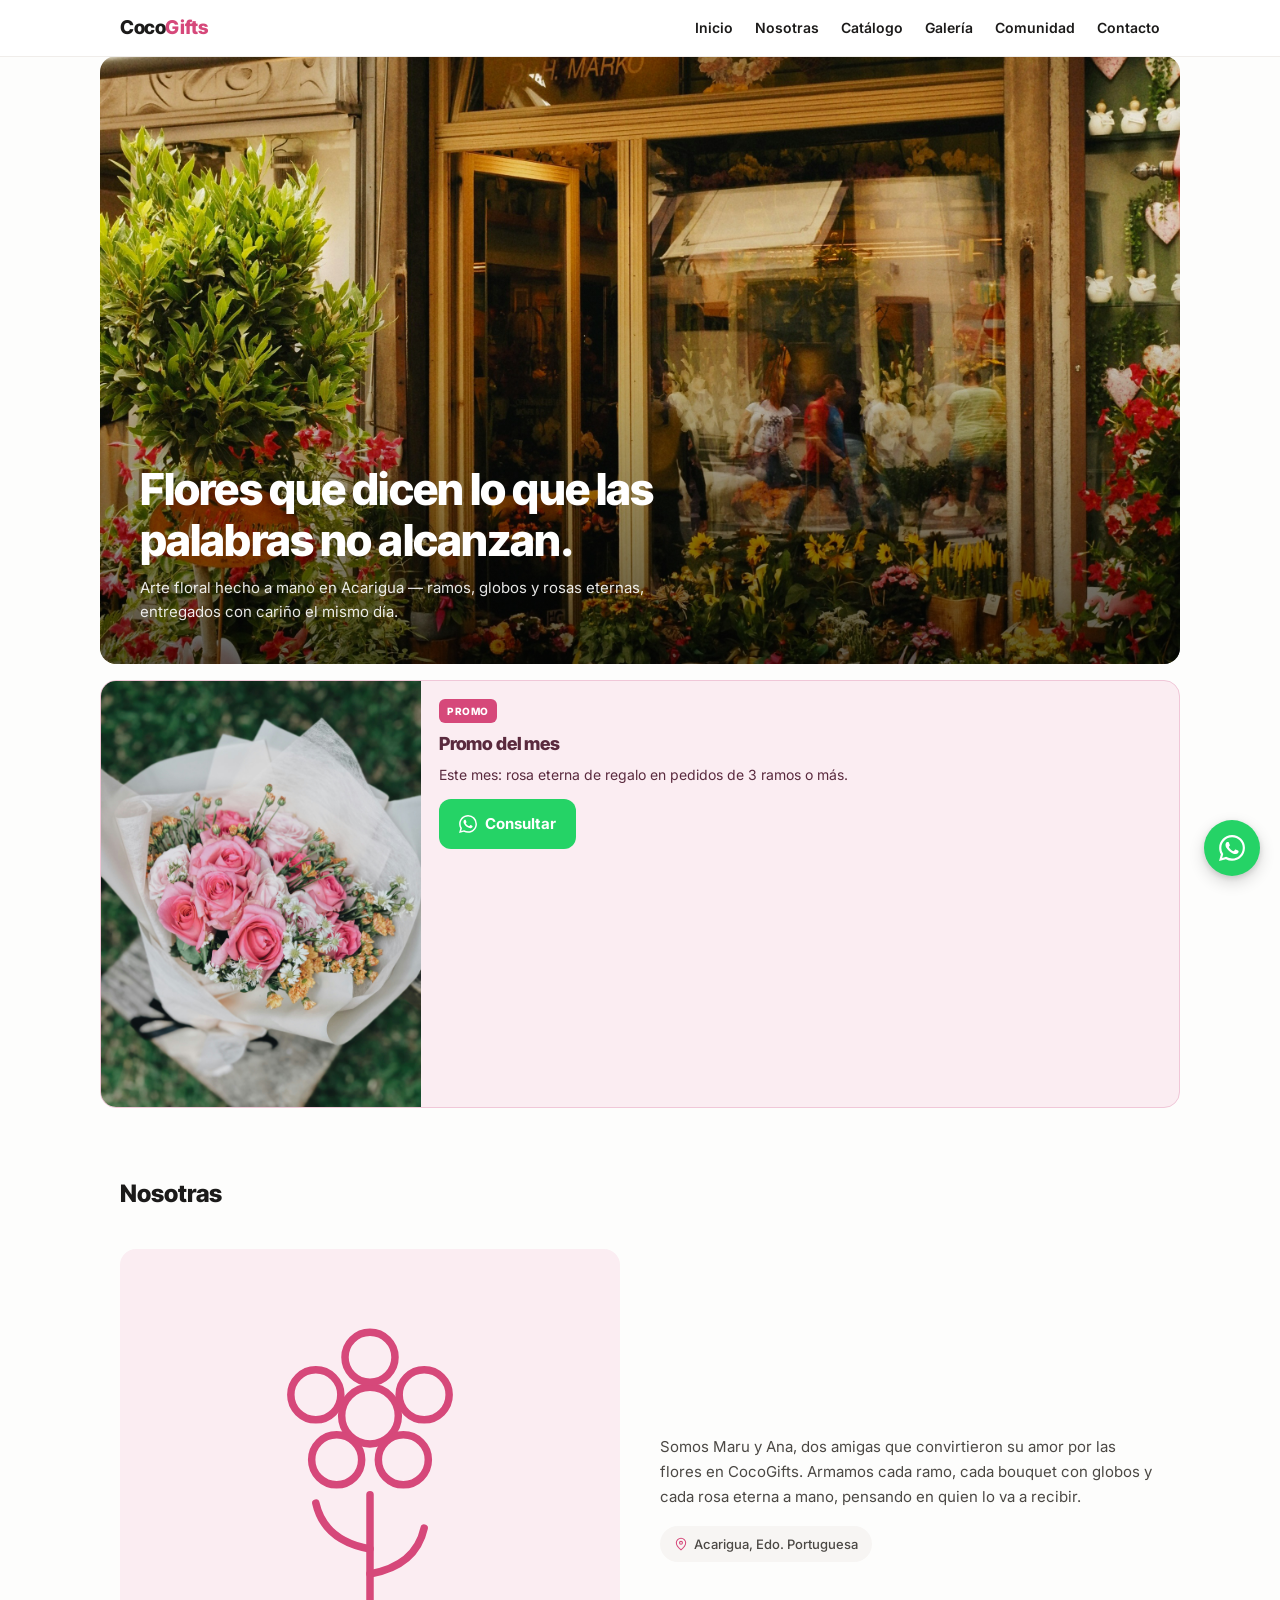
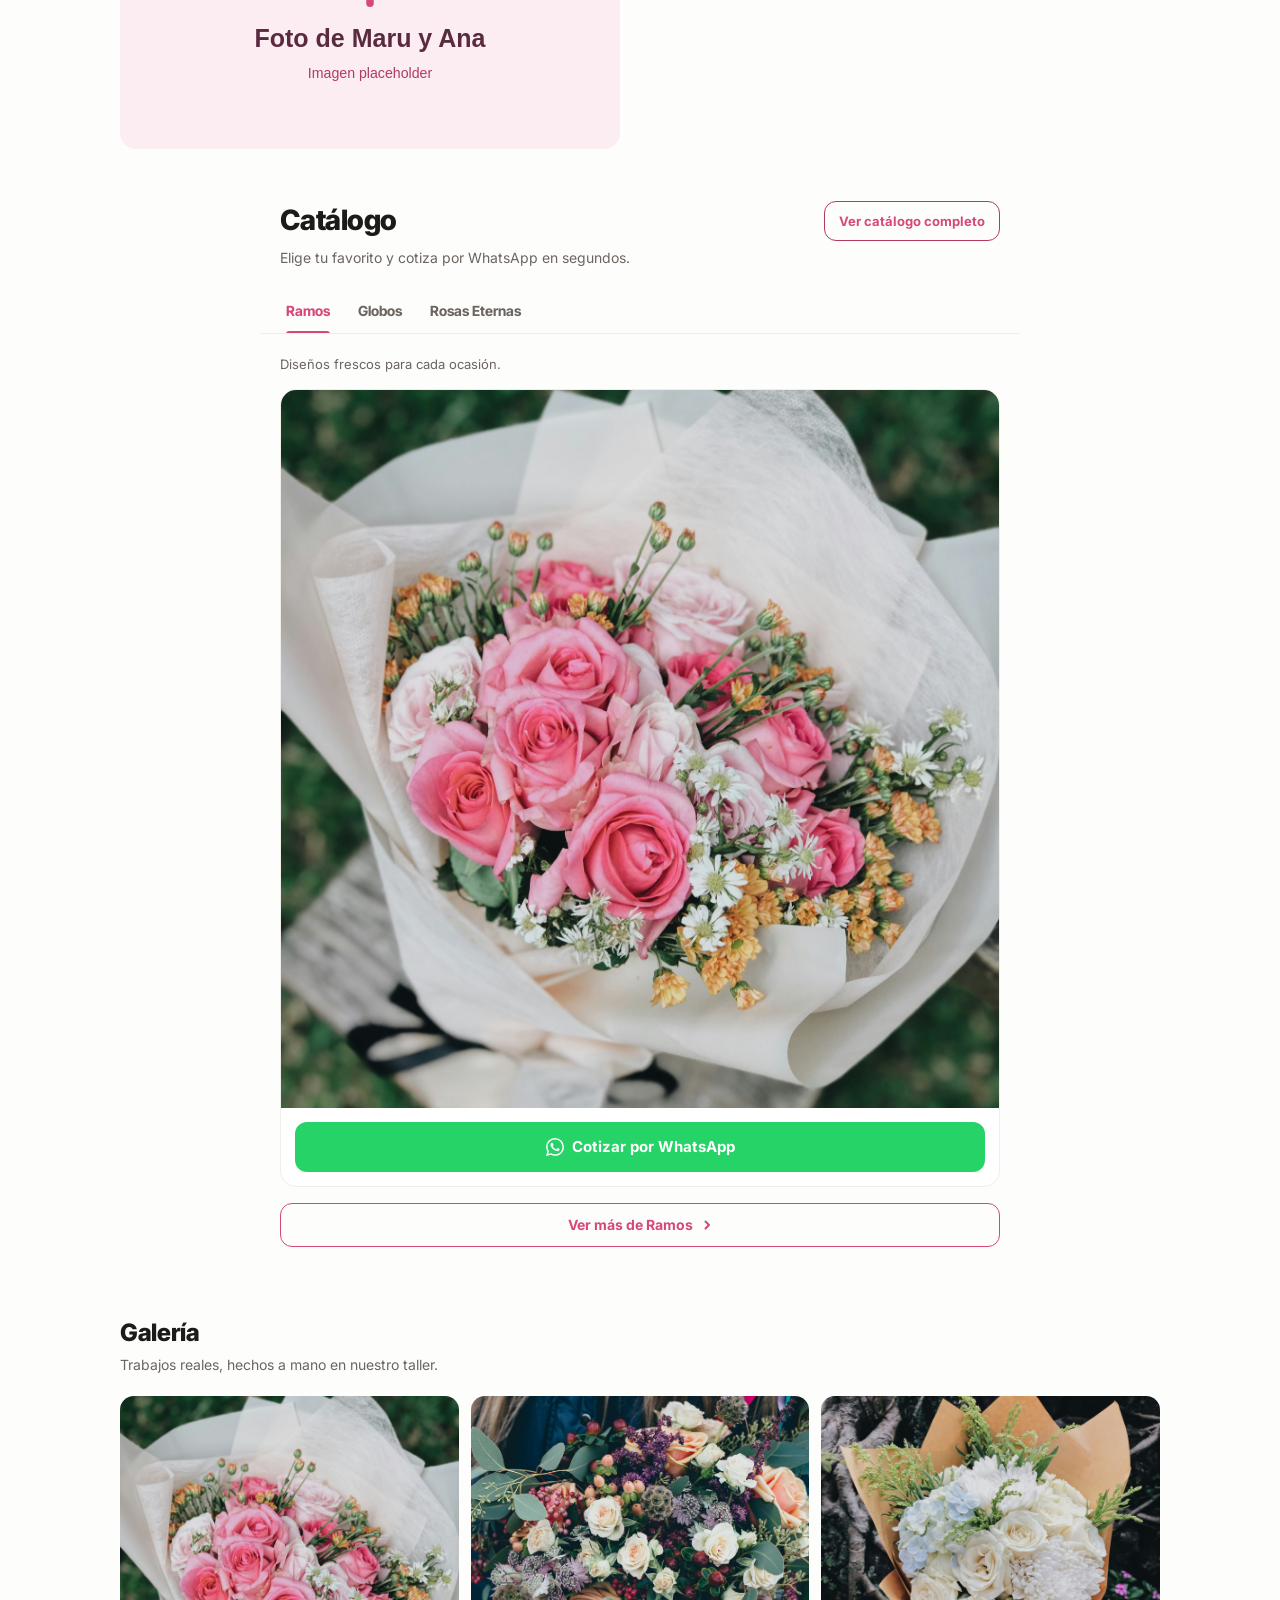
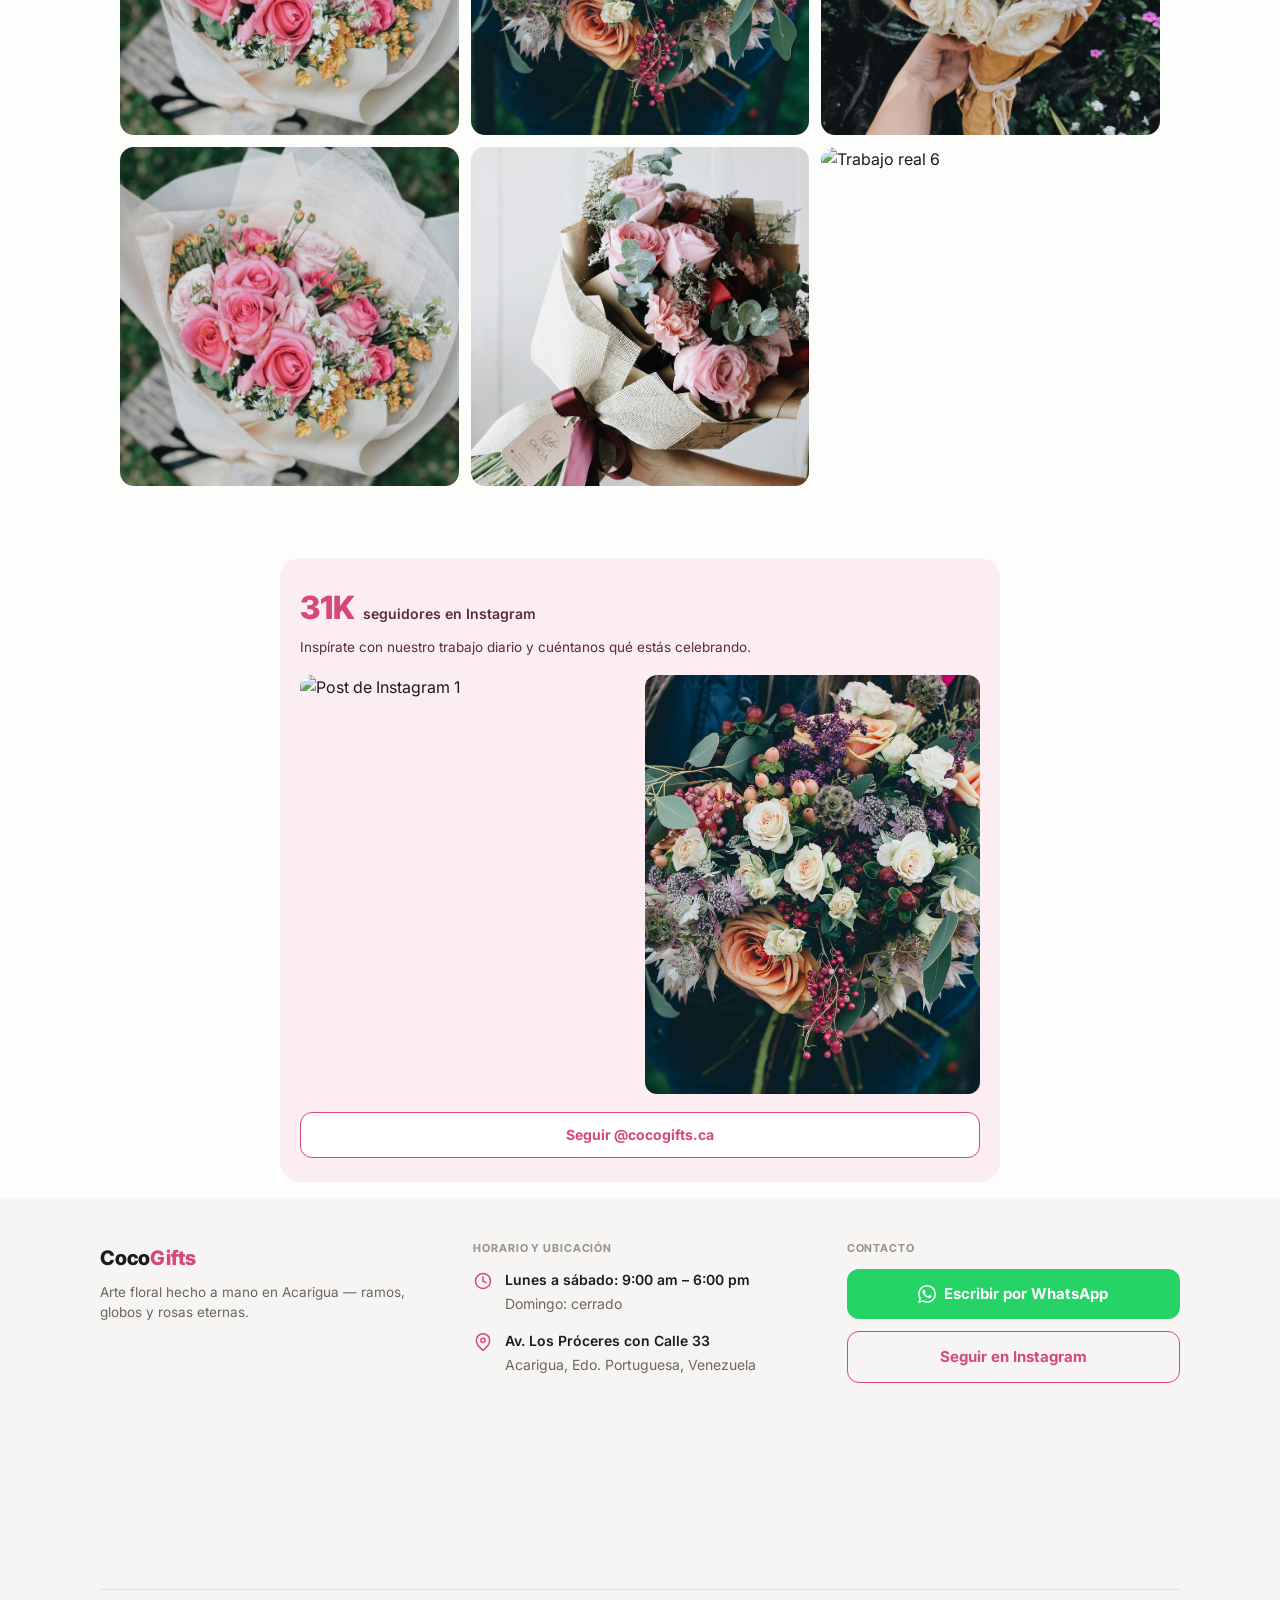
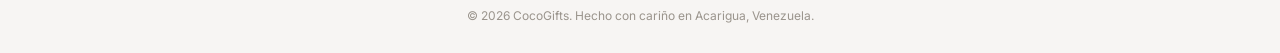
==== commit a672c2c1: "Refactor tab functionality in main.js and remove "Ver más" button logic; add new images and promotio" ====
--- a/cocogifts-web/index.html
+++ b/cocogifts-web/index.html
@@ -9,8 +9,8 @@
 <link rel="preconnect" href="https://fonts.googleapis.com">
 <link rel="preconnect" href="https://fonts.gstatic.com" crossorigin>
 <!-- Hoja única (sin @import): un solo ?v=N que subir cuando el CSS no se refresque. -->
-<link rel="stylesheet" href="css/styles.css?v=4">
-<script src="js/main.js?v=1" defer></script>
+<link rel="stylesheet" href="css/styles.css?v=7">
+<script src="js/main.js?v=2" defer></script>
 </head>
 <body>
 
@@ -56,22 +56,29 @@
 
 <main>
 
+<!-- Hero inmersivo: imagen a sangre con el texto superpuesto abajo (sin CTA). -->
 <section id="hero" class="hero">
-  <img class="hero__imagen" src="assets/img/hero.svg" alt="Foto destacada: ramo o bouquet de CocoGifts" width="600" height="750">
+  <img class="hero__imagen" src="assets/img/cocogifts_hero.jpg" alt="Foto destacada: ramo o bouquet de CocoGifts" width="600" height="750">
   <div class="hero__contenido">
     <h1 class="hero__titulo">Flores que dicen lo que las palabras no alcanzan.</h1>
     <p class="hero__subtitulo">Arte floral hecho a mano en Acarigua — ramos, globos y rosas eternas, entregados con cariño el mismo día.</p>
-    <a class="hero__cta" href="https://wa.me/584120000000?text=Hola%20CocoGifts%2C%20quiero%20pedir%20un%20ramo." target="_blank" rel="noopener">
-      <svg width="20" height="20" viewBox="0 0 24 24" fill="none" aria-hidden="true"><path d="M12 2a10 10 0 00-8.6 15L2 22l5.2-1.4A10 10 0 1012 2z" stroke="currentColor" stroke-width="1.6"/><path d="M8.5 8.7c.2-.5.5-.5.8-.5h.6c.2 0 .4 0 .6.4.2.5.6 1.5.7 1.6.1.2.1.4 0 .6-.1.2-.2.3-.4.5-.2.2-.4.4-.2.7.2.4.9 1.4 1.9 2.3 1.3 1.1 2.3 1.4 2.7 1.6.3.1.5.1.7-.1.2-.2.7-.8.9-1.1.2-.3.4-.2.6-.1.2.1 1.5.7 1.7.8.2.1.4.2.4.3.1.2.1.9-.2 1.7-.3.8-1.7 1.5-2.4 1.6-.6.1-1.3.2-4.2-.9-3.5-1.4-5.7-4.9-5.9-5.1-.2-.2-1.4-1.9-1.4-3.6 0-1.7.9-2.5 1.2-2.8z" fill="currentColor"/></svg>
-      Pedir por WhatsApp
+  </div>
+</section>
+
+<!-- Tarjeta de promoción: quitar este bloque cuando no haya promo activa (equivale al showPromo del diseño).
+     TODO: reemplazar el título, la descripción y el [PROMOCIÓN] del enlace por la promo vigente. -->
+<aside class="promo">
+  <!-- TODO: reemplazar por la imagen real de la promo vigente. -->
+  <img class="promo__media" src="assets/img/ramo1.jpg" alt="Promoción del mes" width="600" height="600" loading="lazy">
+  <div class="promo__contenido">
+    <span class="promo__badge">PROMO</span>
+    <h2 class="promo__titulo">Promo del mes</h2>
+    <p class="promo__texto">Este mes: rosa eterna de regalo en pedidos de 3 ramos o más.</p>
+    <a class="promo__cta" href="https://wa.me/584120000000?text=Hola%20CocoGifts%2C%20quiero%20m%C3%A1s%20info%20sobre%20%5BPROMOCI%C3%93N%5D." target="_blank" rel="noopener">
+      <svg width="18" height="18" viewBox="0 0 24 24" fill="none" aria-hidden="true"><path d="M17.472 14.382c-.297-.149-1.758-.867-2.03-.967-.273-.099-.471-.148-.67.15-.197.297-.767.966-.94 1.164-.173.199-.347.223-.644.075-.297-.149-1.255-.463-2.39-1.475-.883-.788-1.48-1.761-1.653-2.059-.173-.297-.018-.458.13-.606.134-.133.298-.347.446-.52.149-.174.198-.298.298-.497.099-.198.05-.371-.025-.52-.075-.149-.669-1.612-.916-2.207-.242-.579-.487-.5-.669-.51l-.57-.01c-.198 0-.52.074-.792.372-.272.297-1.04 1.016-1.04 2.479 0 1.462 1.065 2.875 1.213 3.074.149.198 2.096 3.2 5.077 4.487.71.306 1.263.489 1.694.625.712.227 1.36.195 1.872.118.571-.085 1.758-.719 2.006-1.413.248-.694.248-1.29.173-1.414-.074-.124-.272-.198-.57-.347m-5.421 7.403h-.004a9.87 9.87 0 01-5.031-1.378l-.361-.214-3.741.982.998-3.648-.235-.374a9.86 9.86 0 01-1.51-5.26c.001-5.45 4.436-9.884 9.888-9.884 2.64 0 5.122 1.03 6.988 2.898a9.825 9.825 0 012.893 6.994c-.003 5.45-4.437 9.884-9.885 9.884m8.413-18.297A11.815 11.815 0 0012.05 0C5.495 0 .16 5.335.157 11.892c0 2.096.547 4.142 1.588 5.945L.057 24l6.305-1.654a11.882 11.882 0 005.683 1.448h.005c6.554 0 11.89-5.335 11.893-11.893a11.821 11.821 0 00-3.48-8.413z" fill="currentColor"/></svg>
+      Consultar
     </a>
   </div>
-</section>
-
-<!-- Banner de promoción: quitar este bloque cuando no haya promo activa (equivale al showPromo del diseño). -->
-<aside class="promo">
-  <span class="promo__badge">PROMO</span>
-  <span class="promo__texto">Este mes: rosa eterna de regalo en pedidos de 3 ramos o más.</span>
 </aside>
 
 <section id="nosotras" class="nosotras">
@@ -108,120 +115,82 @@
     <section class="catalogo-tabs__panel" id="catalogo-panel-ramos">
       <h3 class="catalogo-tabs__categoria-titulo">Ramos</h3>
       <p class="catalogo-tabs__categoria-descripcion">Diseños frescos para cada ocasión.</p>
-      <div class="catalogo-tabs__productos">
-        <article class="tarjeta-categoria">
-          <img class="tarjeta-categoria__imagen" src="assets/img/ramo-primavera.svg" alt="Ramo Primavera" width="600" height="600" loading="lazy">
-          <div class="tarjeta-categoria__cuerpo">
-            <h4 class="tarjeta-categoria__nombre">Ramo Primavera</h4>
-            <p class="tarjeta-categoria__descripcion">Flores de temporada en envoltura kraft.</p>
-            <!-- TODO: precio real pendiente del cliente (example-design no trae precios). -->
-            <p class="tarjeta-categoria__precio">Precio: consultar por WhatsApp</p>
-            <a class="tarjeta-categoria__cotizar" href="https://wa.me/584120000000?text=Hola%20CocoGifts%2C%20quiero%20cotizar%3A%20Ramo%20Primavera." target="_blank" rel="noopener">
-              <svg width="18" height="18" viewBox="0 0 24 24" fill="none" aria-hidden="true"><path d="M12 2a10 10 0 00-8.6 15L2 22l5.2-1.4A10 10 0 1012 2z" stroke="currentColor" stroke-width="1.6"/><path d="M8.5 8.7c.2-.5.5-.5.8-.5h.6c.2 0 .4 0 .6.4.2.5.6 1.5.7 1.6.1.2.1.4 0 .6-.1.2-.2.3-.4.5-.2.2-.4.4-.2.7.2.4.9 1.4 1.9 2.3 1.3 1.1 2.3 1.4 2.7 1.6.3.1.5.1.7-.1.2-.2.7-.8.9-1.1.2-.3.4-.2.6-.1.2.1 1.5.7 1.7.8.2.1.4.2.4.3.1.2.1.9-.2 1.7-.3.8-1.7 1.5-2.4 1.6-.6.1-1.3.2-4.2-.9-3.5-1.4-5.7-4.9-5.9-5.1-.2-.2-1.4-1.9-1.4-3.6 0-1.7.9-2.5 1.2-2.8z" fill="currentColor"/></svg>
-              Cotizar por WhatsApp
-            </a>
-          </div>
-        </article>
-        <div class="catalogo-tabs__extra" id="catalogo-extra-ramos">
-          <article class="tarjeta-categoria">
-            <img class="tarjeta-categoria__imagen" src="assets/img/ramo-clasico-rosas.svg" alt="Ramo Clásico de Rosas" width="600" height="600" loading="lazy">
-            <div class="tarjeta-categoria__cuerpo">
-              <h4 class="tarjeta-categoria__nombre">Ramo Clásico de Rosas</h4>
-              <p class="tarjeta-categoria__descripcion">Rosas frescas seleccionadas a mano.</p>
-              <!-- TODO: precio real pendiente del cliente. -->
-              <p class="tarjeta-categoria__precio">Precio: consultar por WhatsApp</p>
-              <a class="tarjeta-categoria__cotizar" href="https://wa.me/584120000000?text=Hola%20CocoGifts%2C%20quiero%20cotizar%3A%20Ramo%20Cl%C3%A1sico%20de%20Rosas." target="_blank" rel="noopener">
-                <svg width="18" height="18" viewBox="0 0 24 24" fill="none" aria-hidden="true"><path d="M12 2a10 10 0 00-8.6 15L2 22l5.2-1.4A10 10 0 1012 2z" stroke="currentColor" stroke-width="1.6"/><path d="M8.5 8.7c.2-.5.5-.5.8-.5h.6c.2 0 .4 0 .6.4.2.5.6 1.5.7 1.6.1.2.1.4 0 .6-.1.2-.2.3-.4.5-.2.2-.4.4-.2.7.2.4.9 1.4 1.9 2.3 1.3 1.1 2.3 1.4 2.7 1.6.3.1.5.1.7-.1.2-.2.7-.8.9-1.1.2-.3.4-.2.6-.1.2.1 1.5.7 1.7.8.2.1.4.2.4.3.1.2.1.9-.2 1.7-.3.8-1.7 1.5-2.4 1.6-.6.1-1.3.2-4.2-.9-3.5-1.4-5.7-4.9-5.9-5.1-.2-.2-1.4-1.9-1.4-3.6 0-1.7.9-2.5 1.2-2.8z" fill="currentColor"/></svg>
-                Cotizar por WhatsApp
-              </a>
-            </div>
-          </article>
-        </div>
-      </div>
-      <!-- hidden de serie: sin JS el contenido extra ya está visible y este botón sobra.
-           El script lo muestra y le da comportamiento aria-expanded. -->
-      <button class="catalogo-tabs__ver-mas" type="button" hidden aria-controls="catalogo-extra-ramos" data-label-mas="Ver más de Ramos" data-label-menos="Ver menos">
-        <span class="catalogo-tabs__ver-mas-texto">Ver más de Ramos</span>
-        <svg class="catalogo-tabs__ver-mas-icono" width="12" height="8" viewBox="0 0 12 8" fill="none" aria-hidden="true"><path d="M1 1l5 5 5-5" stroke="currentColor" stroke-width="2" stroke-linecap="round" stroke-linejoin="round"/></svg>
-      </button>
+      <article class="tarjeta-categoria">
+        <!-- Feed vertical: varias fotos de la categoría, se scrollea dentro de la tarjeta. -->
+        <div class="tarjeta-categoria__feed" tabindex="0" role="group" aria-label="Fotos de Ramos">
+          <img class="tarjeta-categoria__feed-img" src="assets/img/ramo1.jpg" alt="Ramo Primavera" width="600" height="600" loading="lazy">
+          <img class="tarjeta-categoria__feed-img" src="assets/img/ramo2.jpg" alt="Ramo Clásico de Rosas" width="600" height="600" loading="lazy">
+          <!-- PLACEHOLDER: relleno del feed hasta tener más fotos reales de Ramos. -->
+          <img class="tarjeta-categoria__feed-img" src="assets/img/ramo3.jpg" alt="Más fotos de Ramos (placeholder)" width="600" height="600" loading="lazy">
+          <img class="tarjeta-categoria__feed-img" src="assets/img/ramo4.jpg" alt="Más fotos de Ramos (placeholder)" width="600" height="600" loading="lazy">
+        </div>
+        <div class="tarjeta-categoria__cuerpo">
+          <!-- TODO: precio real pendiente del cliente (example-design no trae precios). -->
+          <a class="tarjeta-categoria__cotizar" href="https://wa.me/584120000000?text=Hola%20CocoGifts%2C%20quiero%20cotizar%20de%20la%20categor%C3%ADa%3A%20Ramos." target="_blank" rel="noopener">
+            <svg width="18" height="18" viewBox="0 0 24 24" fill="none" aria-hidden="true"><path d="M17.472 14.382c-.297-.149-1.758-.867-2.03-.967-.273-.099-.471-.148-.67.15-.197.297-.767.966-.94 1.164-.173.199-.347.223-.644.075-.297-.149-1.255-.463-2.39-1.475-.883-.788-1.48-1.761-1.653-2.059-.173-.297-.018-.458.13-.606.134-.133.298-.347.446-.52.149-.174.198-.298.298-.497.099-.198.05-.371-.025-.52-.075-.149-.669-1.612-.916-2.207-.242-.579-.487-.5-.669-.51l-.57-.01c-.198 0-.52.074-.792.372-.272.297-1.04 1.016-1.04 2.479 0 1.462 1.065 2.875 1.213 3.074.149.198 2.096 3.2 5.077 4.487.71.306 1.263.489 1.694.625.712.227 1.36.195 1.872.118.571-.085 1.758-.719 2.006-1.413.248-.694.248-1.29.173-1.414-.074-.124-.272-.198-.57-.347m-5.421 7.403h-.004a9.87 9.87 0 01-5.031-1.378l-.361-.214-3.741.982.998-3.648-.235-.374a9.86 9.86 0 01-1.51-5.26c.001-5.45 4.436-9.884 9.888-9.884 2.64 0 5.122 1.03 6.988 2.898a9.825 9.825 0 012.893 6.994c-.003 5.45-4.437 9.884-9.885 9.884m8.413-18.297A11.815 11.815 0 0012.05 0C5.495 0 .16 5.335.157 11.892c0 2.096.547 4.142 1.588 5.945L.057 24l6.305-1.654a11.882 11.882 0 005.683 1.448h.005c6.554 0 11.89-5.335 11.893-11.893a11.821 11.821 0 00-3.48-8.413z" fill="currentColor"/></svg>
+            Cotizar por WhatsApp
+          </a>
+        </div>
+      </article>
+      <!-- "Ver más": enlace directo a la categoría en el catálogo completo (catalogo.html lee el hash). -->
+      <a class="catalogo-tabs__ver-mas" href="catalogo.html#ramos">
+        Ver más de Ramos
+        <svg width="12" height="12" viewBox="0 0 12 12" fill="none" aria-hidden="true"><path d="M4.5 2.5L8 6l-3.5 3.5" stroke="currentColor" stroke-width="2" stroke-linecap="round" stroke-linejoin="round"/></svg>
+      </a>
     </section>
 
     <section class="catalogo-tabs__panel" id="catalogo-panel-globos">
       <h3 class="catalogo-tabs__categoria-titulo">Globos</h3>
       <p class="catalogo-tabs__categoria-descripcion">Bouquets con globos que sorprenden.</p>
-      <div class="catalogo-tabs__productos">
-        <article class="tarjeta-categoria">
-          <img class="tarjeta-categoria__imagen" src="assets/img/bouquet-globo-flores.svg" alt="Bouquet Globo &amp; Flores" width="600" height="600" loading="lazy">
-          <div class="tarjeta-categoria__cuerpo">
-            <h4 class="tarjeta-categoria__nombre">Bouquet Globo &amp; Flores</h4>
-            <p class="tarjeta-categoria__descripcion">Globo personalizado con flores frescas.</p>
-            <!-- TODO: precio real pendiente del cliente. -->
-            <p class="tarjeta-categoria__precio">Precio: consultar por WhatsApp</p>
-            <a class="tarjeta-categoria__cotizar" href="https://wa.me/584120000000?text=Hola%20CocoGifts%2C%20quiero%20cotizar%3A%20Bouquet%20Globo%20%26%20Flores." target="_blank" rel="noopener">
-              <svg width="18" height="18" viewBox="0 0 24 24" fill="none" aria-hidden="true"><path d="M12 2a10 10 0 00-8.6 15L2 22l5.2-1.4A10 10 0 1012 2z" stroke="currentColor" stroke-width="1.6"/><path d="M8.5 8.7c.2-.5.5-.5.8-.5h.6c.2 0 .4 0 .6.4.2.5.6 1.5.7 1.6.1.2.1.4 0 .6-.1.2-.2.3-.4.5-.2.2-.4.4-.2.7.2.4.9 1.4 1.9 2.3 1.3 1.1 2.3 1.4 2.7 1.6.3.1.5.1.7-.1.2-.2.7-.8.9-1.1.2-.3.4-.2.6-.1.2.1 1.5.7 1.7.8.2.1.4.2.4.3.1.2.1.9-.2 1.7-.3.8-1.7 1.5-2.4 1.6-.6.1-1.3.2-4.2-.9-3.5-1.4-5.7-4.9-5.9-5.1-.2-.2-1.4-1.9-1.4-3.6 0-1.7.9-2.5 1.2-2.8z" fill="currentColor"/></svg>
-              Cotizar por WhatsApp
-            </a>
-          </div>
-        </article>
-        <div class="catalogo-tabs__extra" id="catalogo-extra-globos">
-          <article class="tarjeta-categoria">
-            <img class="tarjeta-categoria__imagen" src="assets/img/combo-sorpresa.svg" alt="Combo Sorpresa" width="600" height="600" loading="lazy">
-            <div class="tarjeta-categoria__cuerpo">
-              <h4 class="tarjeta-categoria__nombre">Combo Sorpresa</h4>
-              <p class="tarjeta-categoria__descripcion">Globo gigante más detalle floral.</p>
-              <!-- TODO: precio real pendiente del cliente. -->
-              <p class="tarjeta-categoria__precio">Precio: consultar por WhatsApp</p>
-              <a class="tarjeta-categoria__cotizar" href="https://wa.me/584120000000?text=Hola%20CocoGifts%2C%20quiero%20cotizar%3A%20Combo%20Sorpresa." target="_blank" rel="noopener">
-                <svg width="18" height="18" viewBox="0 0 24 24" fill="none" aria-hidden="true"><path d="M12 2a10 10 0 00-8.6 15L2 22l5.2-1.4A10 10 0 1012 2z" stroke="currentColor" stroke-width="1.6"/><path d="M8.5 8.7c.2-.5.5-.5.8-.5h.6c.2 0 .4 0 .6.4.2.5.6 1.5.7 1.6.1.2.1.4 0 .6-.1.2-.2.3-.4.5-.2.2-.4.4-.2.7.2.4.9 1.4 1.9 2.3 1.3 1.1 2.3 1.4 2.7 1.6.3.1.5.1.7-.1.2-.2.7-.8.9-1.1.2-.3.4-.2.6-.1.2.1 1.5.7 1.7.8.2.1.4.2.4.3.1.2.1.9-.2 1.7-.3.8-1.7 1.5-2.4 1.6-.6.1-1.3.2-4.2-.9-3.5-1.4-5.7-4.9-5.9-5.1-.2-.2-1.4-1.9-1.4-3.6 0-1.7.9-2.5 1.2-2.8z" fill="currentColor"/></svg>
-                Cotizar por WhatsApp
-              </a>
-            </div>
-          </article>
-        </div>
-      </div>
-      <button class="catalogo-tabs__ver-mas" type="button" hidden aria-controls="catalogo-extra-globos" data-label-mas="Ver más de Globos" data-label-menos="Ver menos">
-        <span class="catalogo-tabs__ver-mas-texto">Ver más de Globos</span>
-        <svg class="catalogo-tabs__ver-mas-icono" width="12" height="8" viewBox="0 0 12 8" fill="none" aria-hidden="true"><path d="M1 1l5 5 5-5" stroke="currentColor" stroke-width="2" stroke-linecap="round" stroke-linejoin="round"/></svg>
-      </button>
+      <article class="tarjeta-categoria">
+        <!-- Feed vertical: varias fotos de la categoría, se scrollea dentro de la tarjeta. -->
+        <div class="tarjeta-categoria__feed" tabindex="0" role="group" aria-label="Fotos de Globos">
+          <img class="tarjeta-categoria__feed-img" src="assets/img/ramo1.jpg" alt="Bouquet Globo &amp; Flores" width="600" height="600" loading="lazy">
+          <img class="tarjeta-categoria__feed-img" src="assets/img/ramo2.jpg" alt="Combo Sorpresa" width="600" height="600" loading="lazy">
+          <!-- PLACEHOLDER: relleno del feed hasta tener más fotos reales de Globos. -->
+          <img class="tarjeta-categoria__feed-img" src="assets/img/ramo3.jpg" alt="Más fotos de Globos (placeholder)" width="600" height="600" loading="lazy">
+          <img class="tarjeta-categoria__feed-img" src="assets/img/ramo4.jpg" alt="Más fotos de Globos (placeholder)" width="600" height="600" loading="lazy">
+        </div>
+        <div class="tarjeta-categoria__cuerpo">
+          <!-- TODO: precio real pendiente del cliente. -->
+          <a class="tarjeta-categoria__cotizar" href="https://wa.me/584120000000?text=Hola%20CocoGifts%2C%20quiero%20cotizar%20de%20la%20categor%C3%ADa%3A%20Globos." target="_blank" rel="noopener">
+            <svg width="18" height="18" viewBox="0 0 24 24" fill="none" aria-hidden="true"><path d="M17.472 14.382c-.297-.149-1.758-.867-2.03-.967-.273-.099-.471-.148-.67.15-.197.297-.767.966-.94 1.164-.173.199-.347.223-.644.075-.297-.149-1.255-.463-2.39-1.475-.883-.788-1.48-1.761-1.653-2.059-.173-.297-.018-.458.13-.606.134-.133.298-.347.446-.52.149-.174.198-.298.298-.497.099-.198.05-.371-.025-.52-.075-.149-.669-1.612-.916-2.207-.242-.579-.487-.5-.669-.51l-.57-.01c-.198 0-.52.074-.792.372-.272.297-1.04 1.016-1.04 2.479 0 1.462 1.065 2.875 1.213 3.074.149.198 2.096 3.2 5.077 4.487.71.306 1.263.489 1.694.625.712.227 1.36.195 1.872.118.571-.085 1.758-.719 2.006-1.413.248-.694.248-1.29.173-1.414-.074-.124-.272-.198-.57-.347m-5.421 7.403h-.004a9.87 9.87 0 01-5.031-1.378l-.361-.214-3.741.982.998-3.648-.235-.374a9.86 9.86 0 01-1.51-5.26c.001-5.45 4.436-9.884 9.888-9.884 2.64 0 5.122 1.03 6.988 2.898a9.825 9.825 0 012.893 6.994c-.003 5.45-4.437 9.884-9.885 9.884m8.413-18.297A11.815 11.815 0 0012.05 0C5.495 0 .16 5.335.157 11.892c0 2.096.547 4.142 1.588 5.945L.057 24l6.305-1.654a11.882 11.882 0 005.683 1.448h.005c6.554 0 11.89-5.335 11.893-11.893a11.821 11.821 0 00-3.48-8.413z" fill="currentColor"/></svg>
+            Cotizar por WhatsApp
+          </a>
+        </div>
+      </article>
+      <!-- "Ver más": enlace directo a la categoría en el catálogo completo (catalogo.html lee el hash). -->
+      <a class="catalogo-tabs__ver-mas" href="catalogo.html#globos">
+        Ver más de Globos
+        <svg width="12" height="12" viewBox="0 0 12 12" fill="none" aria-hidden="true"><path d="M4.5 2.5L8 6l-3.5 3.5" stroke="currentColor" stroke-width="2" stroke-linecap="round" stroke-linejoin="round"/></svg>
+      </a>
     </section>
 
     <section class="catalogo-tabs__panel" id="catalogo-panel-eternas">
       <h3 class="catalogo-tabs__categoria-titulo">Rosas Eternas</h3>
       <p class="catalogo-tabs__categoria-descripcion">Duran hasta un año, siempre frescas.</p>
-      <div class="catalogo-tabs__productos">
-        <article class="tarjeta-categoria">
-          <img class="tarjeta-categoria__imagen" src="assets/img/caja-mini-rosa-eterna.svg" alt="Caja Mini Rosa Eterna" width="600" height="600" loading="lazy">
-          <div class="tarjeta-categoria__cuerpo">
-            <h4 class="tarjeta-categoria__nombre">Caja Mini Rosa Eterna</h4>
-            <p class="tarjeta-categoria__descripcion">Una rosa eterna en caja de regalo.</p>
-            <!-- TODO: precio real pendiente del cliente. -->
-            <p class="tarjeta-categoria__precio">Precio: consultar por WhatsApp</p>
-            <a class="tarjeta-categoria__cotizar" href="https://wa.me/584120000000?text=Hola%20CocoGifts%2C%20quiero%20cotizar%3A%20Caja%20Mini%20Rosa%20Eterna." target="_blank" rel="noopener">
-              <svg width="18" height="18" viewBox="0 0 24 24" fill="none" aria-hidden="true"><path d="M12 2a10 10 0 00-8.6 15L2 22l5.2-1.4A10 10 0 1012 2z" stroke="currentColor" stroke-width="1.6"/><path d="M8.5 8.7c.2-.5.5-.5.8-.5h.6c.2 0 .4 0 .6.4.2.5.6 1.5.7 1.6.1.2.1.4 0 .6-.1.2-.2.3-.4.5-.2.2-.4.4-.2.7.2.4.9 1.4 1.9 2.3 1.3 1.1 2.3 1.4 2.7 1.6.3.1.5.1.7-.1.2-.2.7-.8.9-1.1.2-.3.4-.2.6-.1.2.1 1.5.7 1.7.8.2.1.4.2.4.3.1.2.1.9-.2 1.7-.3.8-1.7 1.5-2.4 1.6-.6.1-1.3.2-4.2-.9-3.5-1.4-5.7-4.9-5.9-5.1-.2-.2-1.4-1.9-1.4-3.6 0-1.7.9-2.5 1.2-2.8z" fill="currentColor"/></svg>
-              Cotizar por WhatsApp
-            </a>
-          </div>
-        </article>
-        <div class="catalogo-tabs__extra" id="catalogo-extra-eternas">
-          <article class="tarjeta-categoria">
-            <img class="tarjeta-categoria__imagen" src="assets/img/caja-premium.svg" alt="Caja Premium" width="600" height="600" loading="lazy">
-            <div class="tarjeta-categoria__cuerpo">
-              <h4 class="tarjeta-categoria__nombre">Caja Premium</h4>
-              <p class="tarjeta-categoria__descripcion">Rosas eternas en caja de lujo.</p>
-              <!-- TODO: precio real pendiente del cliente. -->
-              <p class="tarjeta-categoria__precio">Precio: consultar por WhatsApp</p>
-              <a class="tarjeta-categoria__cotizar" href="https://wa.me/584120000000?text=Hola%20CocoGifts%2C%20quiero%20cotizar%3A%20Caja%20Premium." target="_blank" rel="noopener">
-                <svg width="18" height="18" viewBox="0 0 24 24" fill="none" aria-hidden="true"><path d="M12 2a10 10 0 00-8.6 15L2 22l5.2-1.4A10 10 0 1012 2z" stroke="currentColor" stroke-width="1.6"/><path d="M8.5 8.7c.2-.5.5-.5.8-.5h.6c.2 0 .4 0 .6.4.2.5.6 1.5.7 1.6.1.2.1.4 0 .6-.1.2-.2.3-.4.5-.2.2-.4.4-.2.7.2.4.9 1.4 1.9 2.3 1.3 1.1 2.3 1.4 2.7 1.6.3.1.5.1.7-.1.2-.2.7-.8.9-1.1.2-.3.4-.2.6-.1.2.1 1.5.7 1.7.8.2.1.4.2.4.3.1.2.1.9-.2 1.7-.3.8-1.7 1.5-2.4 1.6-.6.1-1.3.2-4.2-.9-3.5-1.4-5.7-4.9-5.9-5.1-.2-.2-1.4-1.9-1.4-3.6 0-1.7.9-2.5 1.2-2.8z" fill="currentColor"/></svg>
-                Cotizar por WhatsApp
-              </a>
-            </div>
-          </article>
-        </div>
-      </div>
-      <button class="catalogo-tabs__ver-mas" type="button" hidden aria-controls="catalogo-extra-eternas" data-label-mas="Ver más de Rosas Eternas" data-label-menos="Ver menos">
-        <span class="catalogo-tabs__ver-mas-texto">Ver más de Rosas Eternas</span>
-        <svg class="catalogo-tabs__ver-mas-icono" width="12" height="8" viewBox="0 0 12 8" fill="none" aria-hidden="true"><path d="M1 1l5 5 5-5" stroke="currentColor" stroke-width="2" stroke-linecap="round" stroke-linejoin="round"/></svg>
-      </button>
+      <article class="tarjeta-categoria">
+        <!-- Feed vertical: varias fotos de la categoría, se scrollea dentro de la tarjeta. -->
+        <div class="tarjeta-categoria__feed" tabindex="0" role="group" aria-label="Fotos de Rosas Eternas">
+          <img class="tarjeta-categoria__feed-img" src="assets/img/ramo1.jpg" alt="Caja Mini Rosa Eterna" width="600" height="600" loading="lazy">
+          <img class="tarjeta-categoria__feed-img" src="assets/img/ramo2.jpg" alt="Caja Premium" width="600" height="600" loading="lazy">
+          <!-- PLACEHOLDER: relleno del feed hasta tener más fotos reales de Rosas Eternas. -->
+          <img class="tarjeta-categoria__feed-img" src="assets/img/ramo5.jpg" alt="Más fotos de Rosas Eternas (placeholder)" width="600" height="600" loading="lazy">
+          <img class="tarjeta-categoria__feed-img" src="assets/img/ramo6.jpg" alt="Más fotos de Rosas Eternas (placeholder)" width="600" height="600" loading="lazy">
+        </div>
+        <div class="tarjeta-categoria__cuerpo">
+          <!-- TODO: precio real pendiente del cliente. -->
+          <a class="tarjeta-categoria__cotizar" href="https://wa.me/584120000000?text=Hola%20CocoGifts%2C%20quiero%20cotizar%20de%20la%20categor%C3%ADa%3A%20Rosas%20Eternas." target="_blank" rel="noopener">
+            <svg width="18" height="18" viewBox="0 0 24 24" fill="none" aria-hidden="true"><path d="M17.472 14.382c-.297-.149-1.758-.867-2.03-.967-.273-.099-.471-.148-.67.15-.197.297-.767.966-.94 1.164-.173.199-.347.223-.644.075-.297-.149-1.255-.463-2.39-1.475-.883-.788-1.48-1.761-1.653-2.059-.173-.297-.018-.458.13-.606.134-.133.298-.347.446-.52.149-.174.198-.298.298-.497.099-.198.05-.371-.025-.52-.075-.149-.669-1.612-.916-2.207-.242-.579-.487-.5-.669-.51l-.57-.01c-.198 0-.52.074-.792.372-.272.297-1.04 1.016-1.04 2.479 0 1.462 1.065 2.875 1.213 3.074.149.198 2.096 3.2 5.077 4.487.71.306 1.263.489 1.694.625.712.227 1.36.195 1.872.118.571-.085 1.758-.719 2.006-1.413.248-.694.248-1.29.173-1.414-.074-.124-.272-.198-.57-.347m-5.421 7.403h-.004a9.87 9.87 0 01-5.031-1.378l-.361-.214-3.741.982.998-3.648-.235-.374a9.86 9.86 0 01-1.51-5.26c.001-5.45 4.436-9.884 9.888-9.884 2.64 0 5.122 1.03 6.988 2.898a9.825 9.825 0 012.893 6.994c-.003 5.45-4.437 9.884-9.885 9.884m8.413-18.297A11.815 11.815 0 0012.05 0C5.495 0 .16 5.335.157 11.892c0 2.096.547 4.142 1.588 5.945L.057 24l6.305-1.654a11.882 11.882 0 005.683 1.448h.005c6.554 0 11.89-5.335 11.893-11.893a11.821 11.821 0 00-3.48-8.413z" fill="currentColor"/></svg>
+            Cotizar por WhatsApp
+          </a>
+        </div>
+      </article>
+      <!-- "Ver más": enlace directo a la categoría en el catálogo completo (catalogo.html lee el hash; su id es 'eternas'). -->
+      <a class="catalogo-tabs__ver-mas" href="catalogo.html#eternas">
+        Ver más de Rosas Eternas
+        <svg width="12" height="12" viewBox="0 0 12 12" fill="none" aria-hidden="true"><path d="M4.5 2.5L8 6l-3.5 3.5" stroke="currentColor" stroke-width="2" stroke-linecap="round" stroke-linejoin="round"/></svg>
+      </a>
     </section>
 
   </div>
@@ -231,12 +200,12 @@
   <h2 class="galeria__titulo">Galería</h2>
   <p class="galeria__subtitulo">Trabajos reales, hechos a mano en nuestro taller.</p>
   <div class="galeria__grid">
-    <img class="galeria__imagen" src="assets/img/galeria-1.svg" alt="Trabajo real 1" width="600" height="600" loading="lazy">
-    <img class="galeria__imagen" src="assets/img/galeria-2.svg" alt="Trabajo real 2" width="600" height="600" loading="lazy">
-    <img class="galeria__imagen" src="assets/img/galeria-3.svg" alt="Trabajo real 3" width="600" height="600" loading="lazy">
-    <img class="galeria__imagen" src="assets/img/galeria-4.svg" alt="Trabajo real 4" width="600" height="600" loading="lazy">
-    <img class="galeria__imagen" src="assets/img/galeria-5.svg" alt="Trabajo real 5" width="600" height="600" loading="lazy">
-    <img class="galeria__imagen" src="assets/img/galeria-6.svg" alt="Trabajo real 6" width="600" height="600" loading="lazy">
+    <img class="galeria__imagen" src="assets/img/ramo1.jpg" alt="Trabajo real 1" width="600" height="600" loading="lazy">
+    <img class="galeria__imagen" src="assets/img/ramo2.jpg" alt="Trabajo real 2" width="600" height="600" loading="lazy">
+    <img class="galeria__imagen" src="assets/img/ramo3.jpg" alt="Trabajo real 3" width="600" height="600" loading="lazy">
+    <img class="galeria__imagen" src="assets/img/ramo4.jpg" alt="Trabajo real 4" width="600" height="600" loading="lazy">
+    <img class="galeria__imagen" src="assets/img/ramo5.jpg" alt="Trabajo real 5" width="600" height="600" loading="lazy">
+    <img class="galeria__imagen" src="assets/img/ramo6.jpg" alt="Trabajo real 6" width="600" height="600" loading="lazy">
   </div>
 </section>
 
@@ -248,8 +217,8 @@
     </div>
     <p class="comunidad__texto">Inspírate con nuestro trabajo diario y cuéntanos qué estás celebrando.</p>
     <div class="comunidad__posts">
-      <img class="comunidad__post" src="assets/img/post-1.svg" alt="Post de Instagram 1" width="600" height="750" loading="lazy">
-      <img class="comunidad__post" src="assets/img/post-2.svg" alt="Post de Instagram 2" width="600" height="750" loading="lazy">
+      <img class="comunidad__post" src="assets/img/ramo6.jpg" alt="Post de Instagram 1" width="600" height="750" loading="lazy">
+      <img class="comunidad__post" src="assets/img/ramo2.jpg" alt="Post de Instagram 2" width="600" height="750" loading="lazy">
     </div>
     <a class="comunidad__seguir" href="https://instagram.com/cocogifts.ca" target="_blank" rel="noopener">Seguir @cocogifts.ca</a>
   </div>
@@ -281,12 +250,21 @@
         </div>
       </div>
       <!-- TODO: sustituir por mapa real (imagen estática o embed) cuando el cliente lo defina. -->
-      <img class="footer__mapa" src="assets/img/mapa.svg" alt="Mapa: ubicación de CocoGifts en Acarigua" width="800" height="450" loading="lazy">
-    </div>
+      <div class="footer__mapa">
+      <iframe
+        src="https://www.google.com/maps/embed?pb=!1m18!1m12!1m3!1d3980!2d-99.1332!3d19.4326!2m3!1f0!2f0!3f0!3m2!1i1024!2i768!4f13.1!3m3!1m2!1s0x0%3A0x0!2zMTnCsDI1JzU3LjQiTiA5OcKwMDcnNTkuNSJX!5e0!3m2!1ses!2smx!4v1700000000000"
+        title="Mapa de ubicación de La Esquina 24H"
+        loading="lazy"
+        referrerpolicy="no-referrer-when-downgrade"
+        allowfullscreen></iframe>
+      </div>    </div>
     <div class="footer__grupo">
       <h2 class="footer__grupo-titulo">Contacto</h2>
       <div class="footer__cta">
-        <a class="footer__cta-whatsapp" href="https://wa.me/584120000000?text=Hola%20CocoGifts%2C%20tengo%20una%20consulta." target="_blank" rel="noopener">Escribir por WhatsApp</a>
+        <a class="footer__cta-whatsapp" href="https://wa.me/584120000000?text=Hola%20CocoGifts%2C%20tengo%20una%20consulta." target="_blank" rel="noopener">
+          <svg width="18" height="18" viewBox="0 0 24 24" fill="none" aria-hidden="true"><path d="M17.472 14.382c-.297-.149-1.758-.867-2.03-.967-.273-.099-.471-.148-.67.15-.197.297-.767.966-.94 1.164-.173.199-.347.223-.644.075-.297-.149-1.255-.463-2.39-1.475-.883-.788-1.48-1.761-1.653-2.059-.173-.297-.018-.458.13-.606.134-.133.298-.347.446-.52.149-.174.198-.298.298-.497.099-.198.05-.371-.025-.52-.075-.149-.669-1.612-.916-2.207-.242-.579-.487-.5-.669-.51l-.57-.01c-.198 0-.52.074-.792.372-.272.297-1.04 1.016-1.04 2.479 0 1.462 1.065 2.875 1.213 3.074.149.198 2.096 3.2 5.077 4.487.71.306 1.263.489 1.694.625.712.227 1.36.195 1.872.118.571-.085 1.758-.719 2.006-1.413.248-.694.248-1.29.173-1.414-.074-.124-.272-.198-.57-.347m-5.421 7.403h-.004a9.87 9.87 0 01-5.031-1.378l-.361-.214-3.741.982.998-3.648-.235-.374a9.86 9.86 0 01-1.51-5.26c.001-5.45 4.436-9.884 9.888-9.884 2.64 0 5.122 1.03 6.988 2.898a9.825 9.825 0 012.893 6.994c-.003 5.45-4.437 9.884-9.885 9.884m8.413-18.297A11.815 11.815 0 0012.05 0C5.495 0 .16 5.335.157 11.892c0 2.096.547 4.142 1.588 5.945L.057 24l6.305-1.654a11.882 11.882 0 005.683 1.448h.005c6.554 0 11.89-5.335 11.893-11.893a11.821 11.821 0 00-3.48-8.413z" fill="currentColor"/></svg>
+          Escribir por WhatsApp
+        </a>
         <a class="footer__cta-instagram" href="https://instagram.com/cocogifts.ca" target="_blank" rel="noopener">Seguir en Instagram</a>
       </div>
     </div>
@@ -297,7 +275,7 @@
 </footer>
 
 <a class="whatsapp-burbuja" href="https://wa.me/584120000000?text=Hola%20CocoGifts%2C%20quiero%20pedir%20un%20ramo." target="_blank" rel="noopener" aria-label="Pedir por WhatsApp">
-  <svg width="28" height="28" viewBox="0 0 24 24" fill="none" aria-hidden="true"><path d="M12 2a10 10 0 00-8.6 15L2 22l5.2-1.4A10 10 0 1012 2z" stroke="currentColor" stroke-width="1.6"/><path d="M8.5 8.7c.2-.5.5-.5.8-.5h.6c.2 0 .4 0 .6.4.2.5.6 1.5.7 1.6.1.2.1.4 0 .6-.1.2-.2.3-.4.5-.2.2-.4.4-.2.7.2.4.9 1.4 1.9 2.3 1.3 1.1 2.3 1.4 2.7 1.6.3.1.5.1.7-.1.2-.2.7-.8.9-1.1.2-.3.4-.2.6-.1.2.1 1.5.7 1.7.8.2.1.4.2.4.3.1.2.1.9-.2 1.7-.3.8-1.7 1.5-2.4 1.6-.6.1-1.3.2-4.2-.9-3.5-1.4-5.7-4.9-5.9-5.1-.2-.2-1.4-1.9-1.4-3.6 0-1.7.9-2.5 1.2-2.8z" fill="currentColor"/></svg>
+  <svg width="28" height="28" viewBox="0 0 24 24" fill="none" aria-hidden="true"><path d="M17.472 14.382c-.297-.149-1.758-.867-2.03-.967-.273-.099-.471-.148-.67.15-.197.297-.767.966-.94 1.164-.173.199-.347.223-.644.075-.297-.149-1.255-.463-2.39-1.475-.883-.788-1.48-1.761-1.653-2.059-.173-.297-.018-.458.13-.606.134-.133.298-.347.446-.52.149-.174.198-.298.298-.497.099-.198.05-.371-.025-.52-.075-.149-.669-1.612-.916-2.207-.242-.579-.487-.5-.669-.51l-.57-.01c-.198 0-.52.074-.792.372-.272.297-1.04 1.016-1.04 2.479 0 1.462 1.065 2.875 1.213 3.074.149.198 2.096 3.2 5.077 4.487.71.306 1.263.489 1.694.625.712.227 1.36.195 1.872.118.571-.085 1.758-.719 2.006-1.413.248-.694.248-1.29.173-1.414-.074-.124-.272-.198-.57-.347m-5.421 7.403h-.004a9.87 9.87 0 01-5.031-1.378l-.361-.214-3.741.982.998-3.648-.235-.374a9.86 9.86 0 01-1.51-5.26c.001-5.45 4.436-9.884 9.888-9.884 2.64 0 5.122 1.03 6.988 2.898a9.825 9.825 0 012.893 6.994c-.003 5.45-4.437 9.884-9.885 9.884m8.413-18.297A11.815 11.815 0 0012.05 0C5.495 0 .16 5.335.157 11.892c0 2.096.547 4.142 1.588 5.945L.057 24l6.305-1.654a11.882 11.882 0 005.683 1.448h.005c6.554 0 11.89-5.335 11.893-11.893a11.821 11.821 0 00-3.48-8.413z" fill="currentColor"/></svg>
 </a>
 
 </body>
--- a/cocogifts-web/css/styles.css
+++ b/cocogifts-web/css/styles.css
@@ -133,14 +133,38 @@
 /* Hero de portada + banner de promoción (el bloque .promo va justo debajo
    del hero en el flujo, como en example-design). */
 
+.hero {
+  position: relative;
+  isolation: isolate; /* contiene el apilado del scrim y el contenido sobre la imagen */
+}
+
 .hero__imagen {
+  display: block;
   width: 100%;
   aspect-ratio: 4 / 5;
   object-fit: cover;
 }
 
+/* Scrim: degradado oscuro de abajo hacia arriba para que el texto blanco sea
+   legible sobre cualquier foto (las actuales son placeholders claros). */
+.hero::after {
+  content: "";
+  position: absolute;
+  inset: 0;
+  z-index: 1;
+  background: linear-gradient(to top,
+    rgba(0, 0, 0, 0.62) 0%,
+    rgba(0, 0, 0, 0.18) 45%,
+    rgba(0, 0, 0, 0) 72%);
+  pointer-events: none;
+}
+
+/* Contenido superpuesto sobre la imagen (abajo), no al lado ni debajo. */
 .hero__contenido {
-  padding: 24px 20px 20px;
+  position: absolute;
+  inset: auto 0 0 0;
+  z-index: 2;
+  padding: 24px 20px;
 }
 
 .hero__titulo {
@@ -149,47 +173,44 @@
   line-height: 1.15;
   letter-spacing: -0.02em;
   margin-bottom: 10px;
+  color: #FFFFFF;
 }
 
 .hero__subtitulo {
   font-size: 15px;
   line-height: 1.6;
-  color: var(--color-texto-secundario);
-  margin-bottom: 20px;
-}
-
-.hero__cta {
-  display: flex;
-  align-items: center;
-  justify-content: center;
+  color: rgba(255, 255, 255, 0.9);
+}
+
+/* Tarjeta de promoción: imagen a la izquierda (ancho proporcional controlado) y el
+   resto del contenido a la derecha (badge, título, texto y CTA), con flexbox. */
+.promo {
+  display: flex;
+  align-items: stretch;
+  margin: 14px 20px;
+  background: var(--color-acento-suave);
+  border: 1px solid var(--color-acento-borde);
+  border-radius: 16px;
+  overflow: hidden; /* recorta las esquinas de la imagen de la izquierda */
+}
+
+.promo__media {
+  flex: 0 0 38%;     /* contenedor de ancho proporcional controlado */
+  min-width: 116px;
+  object-fit: cover; /* la imagen llena su columna (que se estira a la altura del texto) */
+}
+
+.promo__contenido {
+  flex: 1;
+  min-width: 0;      /* permite que el texto haga wrap sin desbordar el flex */
+  display: flex;
+  flex-direction: column;
+  align-items: flex-start;
   gap: 10px;
-  width: 100%;
-  min-height: 52px;
-  background: var(--color-whatsapp);
-  border-radius: 14px;
-  color: #FFFFFF;
-  font-weight: 700;
-  font-size: 16px;
-  transition: background-color 0.15s ease;
-}
-
-.hero__cta:hover {
-  background: var(--color-whatsapp-hover);
-  color: #FFFFFF;
-}
-
-.promo {
-  display: flex;
-  align-items: center;
-  gap: 10px;
-  margin: 0 20px 8px;
-  padding: 12px 16px;
-  background: var(--color-acento-suave);
-  border-radius: 12px;
+  padding: 18px;
 }
 
 .promo__badge {
-  flex-shrink: 0;
   font-size: 10px;
   font-weight: 800;
   letter-spacing: 0.06em;
@@ -199,44 +220,73 @@
   border-radius: 6px;
 }
 
+.promo__titulo {
+  font-size: 18px;
+  font-weight: 800;
+  letter-spacing: -0.01em;
+  color: var(--color-acento-oscuro);
+}
+
 .promo__texto {
-  font-size: 13px;
-  line-height: 1.4;
+  font-size: 14px;
+  line-height: 1.5;
   color: var(--color-acento-oscuro);
 }
 
+/* CTA verde: mismo lenguaje que los demás botones de WhatsApp del sitio
+   (radio var(--radio-boton), padding 13/20, min 48px, peso 700, 15px). */
+.promo__cta {
+  display: inline-flex;
+  align-items: center;
+  justify-content: center;
+  gap: 8px;
+  min-height: 48px;
+  margin-top: 4px;
+  padding: 13px 20px;
+  background: var(--color-whatsapp);
+  border-radius: var(--radio-boton);
+  color: #FFFFFF;
+  font-weight: 700;
+  font-size: 15px;
+  transition: background-color 0.15s ease;
+}
+
+.promo__cta:hover {
+  background: var(--color-whatsapp-hover);
+  color: #FFFFFF; /* evita que el hover rosa global de <a> pise el blanco */
+}
+
 @media (min-width: 1024px) {
-  /* El mockup aprobado es solo móvil: en desktop la imagen 4/5 a ancho completo
-     sería desproporcionada, así que el hero pasa a dos columnas centradas. */
+  /* El mockup aprobado es solo móvil; en desktop el hero se centra como una
+     tarjeta ancha (imagen 16/9) con el texto superpuesto abajo. */
   .hero {
-    display: grid;
-    grid-template-columns: 1fr 1fr;
-    align-items: center;
-    gap: 40px;
     max-width: 1080px;
     margin: 0 auto;
-    padding: 40px 20px 0;
+    border-radius: var(--radio-tarjeta);
+    overflow: hidden;
   }
 
   .hero__imagen {
-    border-radius: var(--radio-tarjeta);
+    aspect-ratio: 16 / 9;
   }
 
   .hero__contenido {
-    padding: 0;
+    max-width: 640px;
+    padding: 40px;
   }
 
   .hero__titulo {
-    font-size: 40px;
-  }
-
-  .hero__cta {
-    max-width: 340px;
+    font-size: 44px;
   }
 
   .promo {
-    max-width: 1040px;
+    max-width: 1080px;
     margin: 16px auto 8px;
+  }
+
+  /* En desktop la imagen de la promo pasa a un ancho fijo (no un 38% enorme). */
+  .promo__media {
+    flex: 0 0 320px;
   }
 }
 
@@ -347,6 +397,12 @@
     max-width: 1080px;
     margin: 0 auto;
   }
+
+  /* Catálogo completo: más columnas donde el espacio lo permite (3 en desktop).
+     El selector descendiente gana por especificidad al 1fr 1fr base del componente. */
+  .catalogo-completo .catalogo-tabs__productos {
+    grid-template-columns: repeat(3, 1fr);
+  }
 }
 
 /* === COMPONENTS: nav === */
@@ -580,11 +636,11 @@
   align-items: center;
   min-height: 40px;
   padding: 0 14px;
-  border: 1.5px solid var(--color-whatsapp);
+  border: 1.5px solid var(--color-acento-hover);
   border-radius: var(--radio-boton);
   /* Tono hover (más oscuro) como color de texto, igual que en example-design:
      el verde base no contrasta lo suficiente sobre blanco para texto. */
-  color: var(--color-whatsapp-hover);
+  color: var(--color-acento);
   font-weight: 700;
   font-size: 13px;
   white-space: nowrap;
@@ -592,7 +648,7 @@
 }
 
 .catalogo__ver-completo:hover {
-  background: var(--color-whatsapp);
+  background: var(--color-acento);
   color: #FFFFFF;
 }
 
@@ -611,6 +667,16 @@
   scrollbar-width: none;
   padding: 0 12px;
   border-bottom: 1px solid var(--color-borde);
+}
+
+/* Solo en catalogo.html: pegada justo debajo de la nav fija (56px de alto,
+   igual en mobile y desktop). Fondo + z-index propios para que las tarjetas
+   no se transparenten por debajo al hacer scroll. */
+.catalogo-completo .catalogo-tabs__lista {
+  position: sticky;
+  top: 56px;
+  z-index: 10;
+  background: var(--color-fondo);
 }
 
 .catalogo-tabs__lista::-webkit-scrollbar {
@@ -700,7 +766,7 @@
 .catalogo-tabs__productos {
   display: grid;
   /* 2 columnas en todos los tamaños, mobile incluido. */
-  grid-template-columns: 1fr 1fr;
+  grid-template-columns: 1fr;
   gap: 16px;
   align-items: start;
 }
@@ -726,14 +792,6 @@
   color: #FFFFFF;
 }
 
-.catalogo-tabs__ver-mas-icono {
-  transition: transform 0.2s ease;
-}
-
-.catalogo-tabs__ver-mas[aria-expanded="true"] .catalogo-tabs__ver-mas-icono {
-  transform: rotate(180deg);
-}
-
 @media (min-width: 1024px) {
   /* El diseño aprobado es un mockup móvil (430px): en desktop solo se centra
      la sección con más aire. El grid ya es de 2 columnas en la regla base. */
@@ -765,6 +823,39 @@
   object-fit: cover;
 }
 
+/* Carrusel HORIZONTAL de la tarjeta de categoría del mini-catálogo (index.html):
+   se swipea de lado para ver más fotos de la categoría, tipo publicación de
+   Instagram. scroll-snap por foto, sin JS. En mobile cada foto ocupa todo el
+   ancho de la tarjeta (imagen protagonista); en desktop se ven varias a la vez
+   (ver @media más abajo). Scrollbar oculta, mismo patrón que los carruseles. */
+.tarjeta-categoria__feed {
+  display: flex;
+  flex-wrap: nowrap;
+  overflow-x: auto;
+  overflow-y: hidden;
+  scroll-snap-type: x mandatory;
+  -webkit-overflow-scrolling: touch;
+  scrollbar-width: none;
+}
+
+.tarjeta-categoria__feed::-webkit-scrollbar {
+  display: none;
+}
+
+/* Contenedor scrolleable enfocable por teclado (tabindex=0): marca el foco. */
+.tarjeta-categoria__feed:focus-visible {
+  outline: 2px solid var(--color-acento);
+  outline-offset: -2px;
+}
+
+.tarjeta-categoria__feed-img {
+  flex: 0 0 100%; /* una foto por vista en mobile */
+  width: 100%;
+  aspect-ratio: 1 / 1;
+  object-fit: cover;
+  scroll-snap-align: start;
+}
+
 .tarjeta-categoria__cuerpo {
   display: flex;
   flex-direction: column;
@@ -784,29 +875,37 @@
   color: var(--color-texto-secundario);
 }
 
-.tarjeta-categoria__precio {
-  font-size: 13px;
-  font-weight: 600;
-}
-
 .tarjeta-categoria__cotizar {
   display: flex;
   align-items: center;
   justify-content: center;
   gap: 8px;
   min-height: 48px;
+  padding: 13px 20px; /* padding consistente con los demás CTA verdes del sitio */
   margin-top: auto; /* el CTA queda alineado abajo aunque las descripciones varíen de largo */
   background: var(--color-whatsapp);
   border-radius: var(--radio-boton);
   color: #FFFFFF;
   font-weight: 700;
-  font-size: 14px;
+  font-size: 15px;
   transition: background-color 0.15s ease;
 }
 
 .tarjeta-categoria__cotizar:hover {
   background: var(--color-whatsapp-hover);
   color: #FFFFFF; /* evita que el hover rosa global de <a> pise el blanco */
+}
+
+@media (min-width: 1024px) {
+  /* En desktop el carrusel del mini-catálogo muestra VARIAS fotos a la vez
+     (no una sola forzada): cada foto pasa a un ancho fijo y aparece un gap. */
+  .tarjeta-categoria__feed {
+    gap: 12px;
+  }
+
+  .tarjeta-categoria__feed-img {
+    flex-basis: 300px;
+  }
 }
 
 /* === COMPONENTS: galeria === */
@@ -999,11 +1098,16 @@
 }
 
 .footer__mapa {
+  border-radius: var(--radius-lg);
+  overflow: hidden;
+  height: 170px;
+  border: 1px solid var(--color-border);
+}
+.footer__mapa iframe {
   width: 100%;
-  aspect-ratio: 16 / 9;
-  object-fit: cover;
-  border-radius: 14px;
-  margin-top: 4px;
+  height: 100%;
+  border: 0;
+  display: block;
 }
 
 .footer__cta {
@@ -1017,12 +1121,13 @@
   align-items: center;
   justify-content: center;
   gap: 8px;
-  min-height: 50px;
+  min-height: 48px;
+  padding: 13px 20px;
   background: var(--color-whatsapp);
-  border-radius: 14px;
-  color: #FFFFFF;
-  font-weight: 700;
-  font-size: 14.5px;
+  border-radius: var(--radio-boton);
+  color: #FFFFFF;
+  font-weight: 700;
+  font-size: 15px;
   transition: background-color 0.15s ease;
 }
 
@@ -1035,12 +1140,13 @@
   display: flex;
   align-items: center;
   justify-content: center;
-  min-height: 50px;
+  min-height: 48px;
+  padding: 13px 20px;
   border: 1.5px solid var(--color-acento);
-  border-radius: 14px;
+  border-radius: var(--radio-boton);
   color: var(--color-acento);
   font-weight: 700;
-  font-size: 14.5px;
+  font-size: 15px;
   transition: background-color 0.15s ease, color 0.15s ease;
 }
 
@@ -1093,12 +1199,20 @@
   height: 56px;
   background: var(--color-whatsapp);
   border-radius: 50%;
-  box-shadow: 0 8px 20px rgba(0, 0, 0, 0.22);
-  color: #FFFFFF;
-  transition: background-color 0.15s ease;
+  /* Sombra en dos capas: elevación más pulida y menos "dura" que una sola. */
+  box-shadow: 0 6px 16px rgba(0, 0, 0, 0.16), 0 2px 6px rgba(0, 0, 0, 0.12);
+  color: #FFFFFF;
+  transition: background-color 0.15s ease, box-shadow 0.15s ease;
+}
+
+/* Ícono centrado y con tamaño óptico dentro del círculo (el SVG viene a 28px). */
+.whatsapp-burbuja svg {
+  width: 26px;
+  height: 26px;
 }
 
 .whatsapp-burbuja:hover {
   background: var(--color-whatsapp-hover);
   color: #FFFFFF;
-}
+  box-shadow: 0 8px 22px rgba(0, 0, 0, 0.20), 0 2px 6px rgba(0, 0, 0, 0.12);
+}
